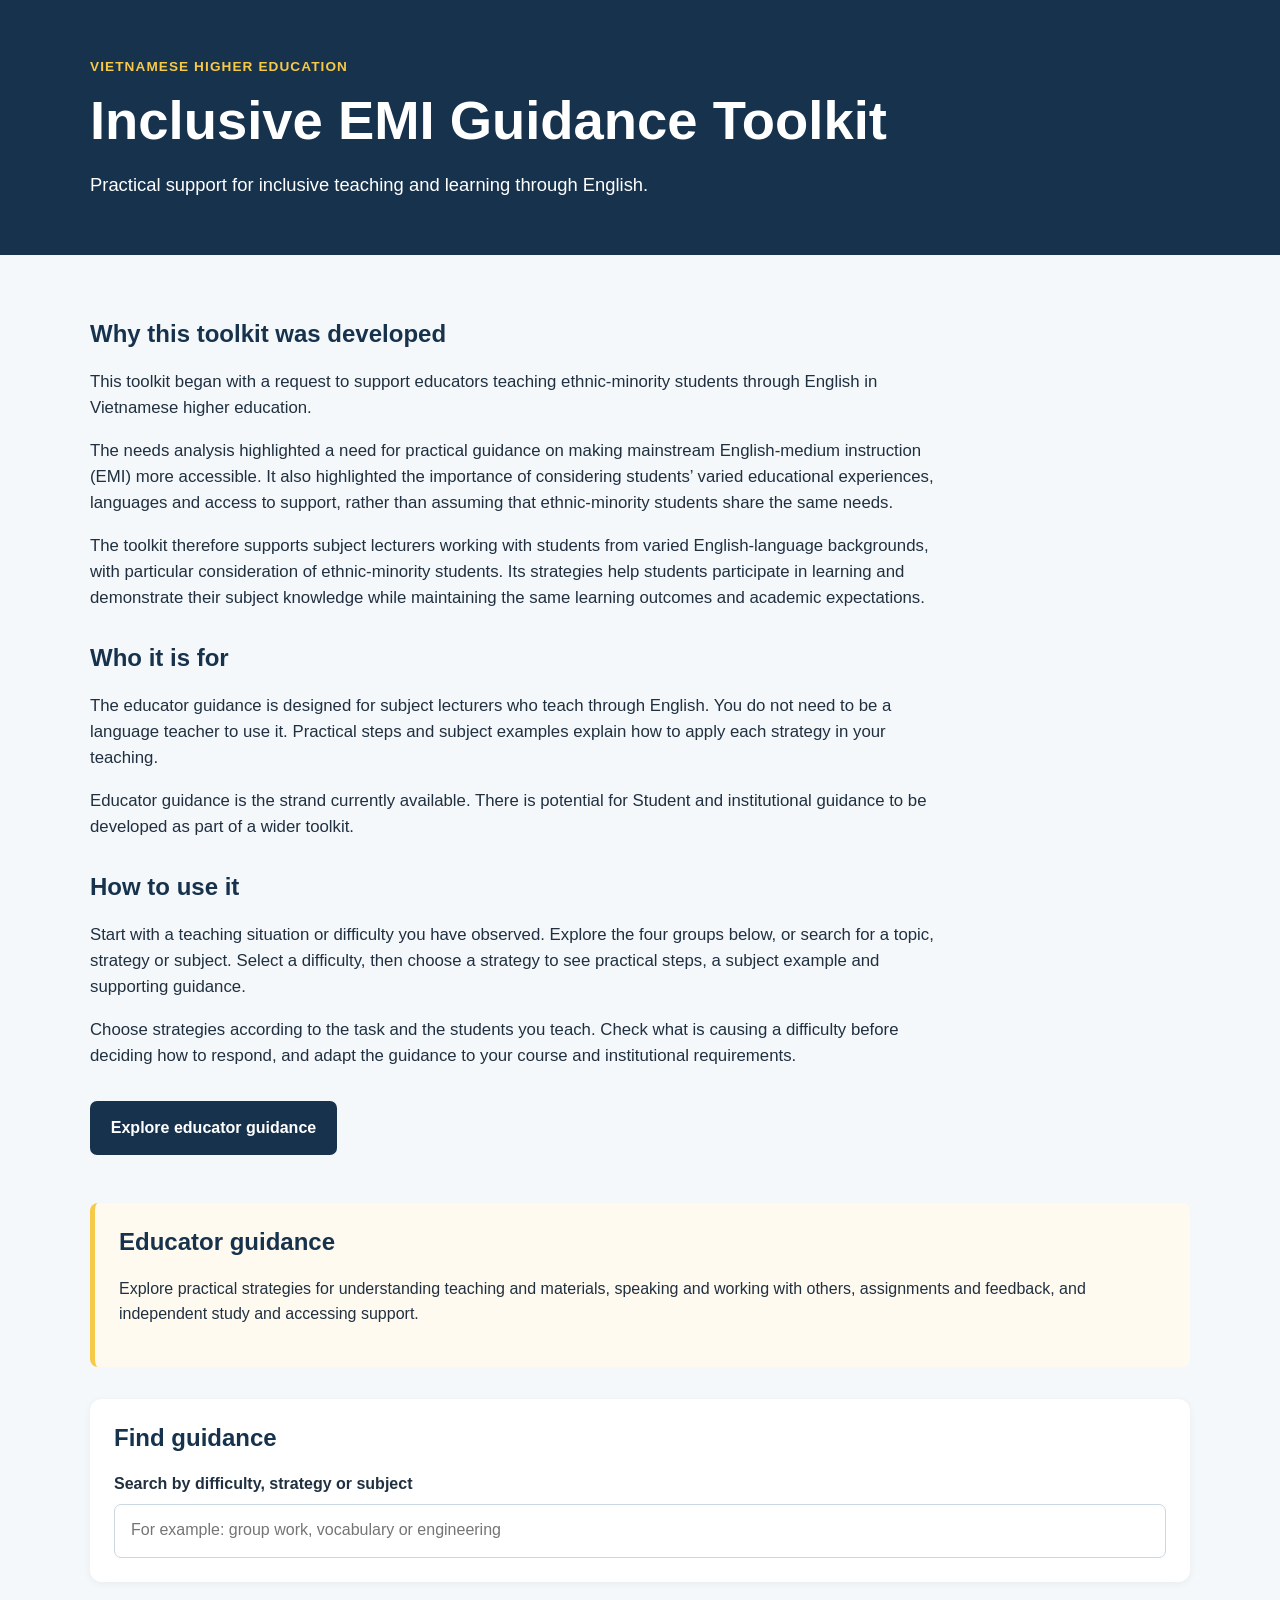
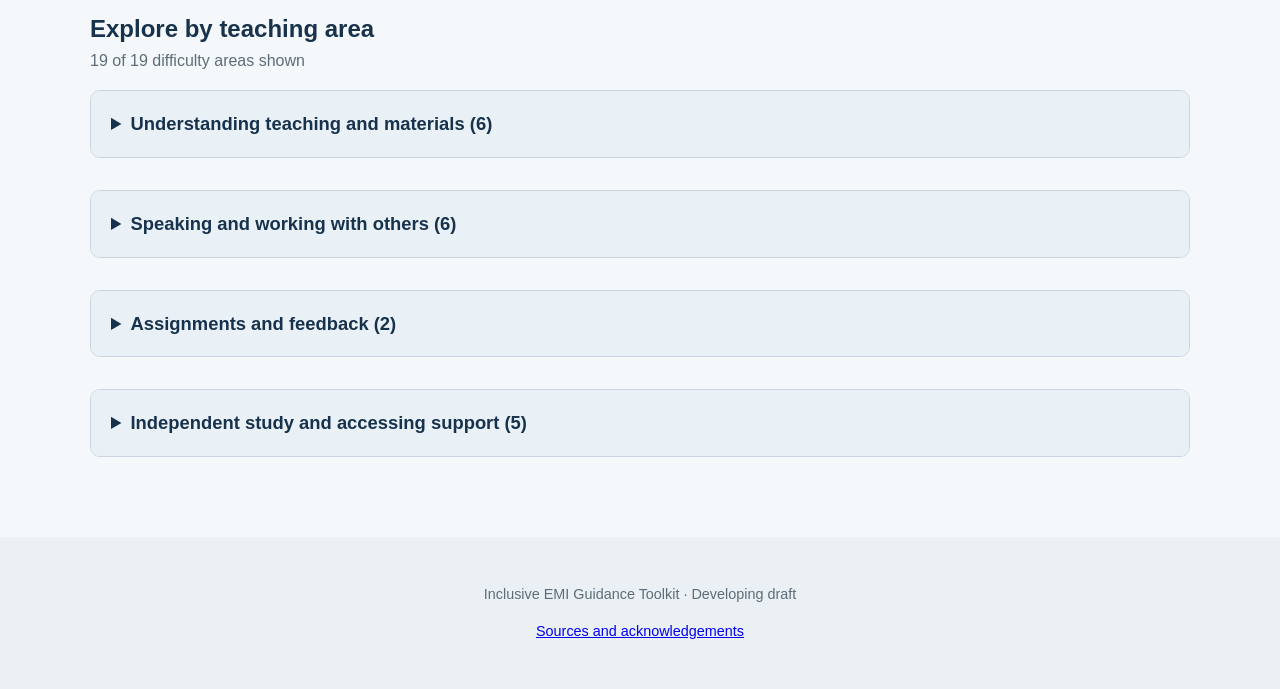
==== index.html @ fc750ee2 "Update index.html" ====
<!DOCTYPE html>
<html lang="en">
<head>
  <meta charset="UTF-8">
  <meta name="viewport" content="width=device-width, initial-scale=1.0">

  <title>Inclusive EMI Guidance Toolkit</title>

  <meta
    name="description"
    content="Practical guidance for inclusive English-medium instruction in Vietnamese higher education, with particular consideration of ethnic-minority students."
  >

  <link rel="stylesheet" href="style.css">

  <style>
    .homepage-introduction {
      max-width: 850px;
      margin-bottom: 3rem;
    }

    .homepage-introduction h2 {
      margin-top: 2rem;
      color: var(--navy);
    }

    .homepage-introduction p {
      font-size: 1.05rem;
    }

    .explore-link {
      display: inline-block;
      margin-top: 1rem;
      padding: 0.9rem 1.3rem;
      border-radius: 7px;
      color: var(--white);
      background: var(--navy);
      font-weight: bold;
      text-decoration: none;
    }

    .explore-link:hover {
      background: var(--dark-blue);
    }

    #educator-guidance {
      scroll-margin-top: 1.5rem;
    }

    @media print {
      .explore-link {
        display: none;
      }
    }
  </style>
</head>

<body>
  <header class="site-header">
    <div class="container">
      <p class="eyebrow">Vietnamese higher education</p>

      <h1>Inclusive EMI Guidance Toolkit</h1>

      <p class="intro-text">
        Practical support for inclusive teaching and learning
        through English.
      </p>
    </div>
  </header>

  <main class="container">
    <section
      class="homepage-introduction"
      aria-labelledby="about-heading"
    >
      <h2 id="about-heading">Why this toolkit was developed</h2>

      <p>
        This toolkit began with a request to support educators teaching
        ethnic-minority students through English in Vietnamese higher
        education.
      </p>

      <p>
        The needs analysis highlighted a need for practical guidance on
        making mainstream English-medium instruction (EMI) more accessible.
        It also highlighted the importance of considering students’
        varied educational experiences, languages and access to support,
        rather than assuming that ethnic-minority students share the
        same needs.
      </p>

      <p>
        The toolkit therefore supports subject lecturers working with
        students from varied English-language backgrounds, with particular
        consideration of ethnic-minority students. Its strategies help
        students participate in learning and demonstrate their subject
        knowledge while maintaining the same learning outcomes and
        academic expectations.
      </p>

      <h2>Who it is for</h2>

      <p>
        The educator guidance is designed for subject lecturers who teach
        through English. You do not need to be a language teacher to use
        it. Practical steps and subject examples explain how to apply
        each strategy in your teaching.
      </p>

      <p>
        Educator guidance is the strand currently available. There is potential for Student
        and institutional guidance to be developed as part of a wider
        toolkit.
      </p>

      <h2>How to use it</h2>

      <p>
        Start with a teaching situation or difficulty you have observed.
        Explore the four groups below, or search for a topic, strategy
        or subject. Select a difficulty, then choose a strategy to see
        practical steps, a subject example and supporting guidance.
      </p>

      <p>
        Choose strategies according to the task and the students you
        teach. Check what is causing a difficulty before deciding how
        to respond, and adapt the guidance to your course and
        institutional requirements.
      </p>

      <a class="explore-link" href="#educator-guidance">
        Explore educator guidance
      </a>
    </section>

    <section
      id="educator-guidance"
      aria-labelledby="guidance-heading"
    >
      <div class="welcome-panel">
        <h2 id="guidance-heading">Educator guidance</h2>

        <p>
          Explore practical strategies for understanding teaching and
          materials, speaking and working with others, assignments and
          feedback, and independent study and accessing support.
        </p>

            </div>

      <section
        aria-labelledby="search-heading"
        class="search-section"
      >
        <h2 id="search-heading">Find guidance</h2>

        <label for="search-input">
          Search by difficulty, strategy or subject
        </label>

        <input
          id="search-input"
          type="search"
          placeholder="For example: group work, vocabulary or engineering"
        >
      </section>

      <section aria-labelledby="areas-heading">
        <div class="section-heading">
          <h2 id="areas-heading">Explore by teaching area</h2>

          <p id="results-count" aria-live="polite"></p>
        </div>

        <div id="difficulty-list" class="difficulty-list"></div>

        <p id="no-results" class="no-results" hidden>
          No matching difficulty areas or strategies were found.
          Try another search term.
        </p>
      </section>

      <section
        id="detail-panel"
        class="detail-panel"
        aria-label="Selected teaching strategy"
        aria-live="polite"
        hidden
      >
        <button
          id="close-details"
          class="close-button"
          type="button"
        >
          Close details
        </button>

        <div id="detail-content"></div>
      </section>
    </section>
  </main>

  <footer class="site-footer">
    <div class="container">
      <p>
        Inclusive EMI Guidance Toolkit · Developing draft
   <p>
  <a href="sources.html">Sources and acknowledgements</a>
</p>
    </div>
  </footer>

  <script src="content.js"></script>
  <script src="app.js"></script>
</body>
</html>
---- style.css ----
:root {
  --navy: #17324d;
  --blue: #2878b5;
  --dark-blue: #1d527d;
  --light-blue: #eaf5fb;
  --yellow: #f7c948;
  --cream: #fffaf0;
  --white: #ffffff;
  --text: #203040;
  --muted: #5d6d78;
  --border: #cbd8e2;
  --background: #f5f8fa;
  --green: #e9f6ed;
}

* {
  box-sizing: border-box;
}

html {
  scroll-behavior: smooth;
}

body {
  margin: 0;
  color: var(--text);
  background: var(--background);
  font-family: Arial, Helvetica, sans-serif;
  line-height: 1.55;
}

.site-header {
  padding: 3.5rem 1.5rem;
  color: var(--white);
  background: var(--navy);
}

.container {
  width: min(1100px, 92%);
  margin: 0 auto;
}

.eyebrow {
  margin: 0 0 0.6rem;
  color: var(--yellow);
  font-size: 0.85rem;
  font-weight: bold;
  letter-spacing: 0.08em;
  text-transform: uppercase;
}

h1,
h2,
h3,
h4 {
  line-height: 1.25;
}

h1 {
  max-width: 850px;
  margin: 0 0 1rem;
  font-size: clamp(2rem, 5vw, 3.4rem);
}

.site-header .intro-text {
  max-width: 760px;
  margin: 0;
  font-size: 1.15rem;
}

main {
  padding: 2rem 0 4rem;
}

.welcome-panel {
  padding: 1.5rem;
  margin-bottom: 2rem;
  border-left: 5px solid var(--yellow);
  border-radius: 8px;
  background: var(--cream);
}

.welcome-panel h2 {
  margin-top: 0;
  color: var(--navy);
}

.draft-notice {
  margin-bottom: 0;
  color: #765900;
  font-size: 0.95rem;
  font-style: italic;
}

.search-section {
  padding: 1.5rem;
  margin-bottom: 2rem;
  border-radius: 12px;
  background: var(--white);
  box-shadow: 0 2px 8px #0000000d;
}

.search-section h2 {
  margin-top: 0;
  color: var(--navy);
}

.search-section label {
  display: block;
  margin-bottom: 0.4rem;
  font-weight: bold;
}

#search-input {
  width: 100%;
  padding: 0.85rem 1rem;
  border: 1px solid var(--border);
  border-radius: 7px;
  color: var(--text);
  background: var(--white);
  font: inherit;
}

#search-input:focus {
  outline: 3px solid var(--yellow);
  outline-offset: 2px;
}

.section-heading {
  margin-bottom: 1rem;
}

.section-heading h2 {
  margin-bottom: 0.35rem;
  color: var(--navy);
}

#results-count {
  margin-top: 0;
  color: var(--muted);
}

.difficulty-list {
  display: grid;
  gap: 1rem;
}

.difficulty-card {
  overflow: hidden;
  border: 1px solid var(--border);
  border-radius: 12px;
  background: var(--white);
  box-shadow: 0 2px 8px #0000000d;
}

.difficulty-button {
  display: flex;
  width: 100%;
  align-items: center;
  justify-content: space-between;
  gap: 1rem;
  padding: 1.25rem;
  border: 0;
  color: var(--text);
  background: var(--white);
  cursor: pointer;
  font: inherit;
  text-align: left;
}

.difficulty-button:hover,
.difficulty-button:focus {
  background: var(--light-blue);
}

.difficulty-button strong {
  display: block;
  font-size: 1.15rem;
}

.area-code,
.strategy-code {
  display: block;
  margin-bottom: 0.25rem;
  color: var(--blue);
  font-size: 0.85rem;
  font-weight: bold;
}

.arrow {
  color: var(--blue);
  font-size: 1.8rem;
}

.difficulty-content {
  padding: 0 1.25rem 1.5rem;
  border-top: 1px solid var(--border);
}

.status {
  display: inline-block;
  padding: 0.3rem 0.6rem;
  border-radius: 5px;
  color: #765900;
  background: #fff8d9;
  font-size: 0.85rem;
}

.strategy-list {
  display: grid;
  gap: 0.7rem;
  margin-top: 1.2rem;
}

.strategy-button {
  display: grid;
  grid-template-columns: 80px 1fr 20px;
  width: 100%;
  align-items: center;
  gap: 0.8rem;
  padding: 1rem;
  border: 1px solid var(--border);
  border-left: 5px solid var(--yellow);
  border-radius: 8px;
  color: var(--text);
  background: #fbfdfe;
  cursor: pointer;
  font: inherit;
  text-align: left;
}

.strategy-button:hover,
.strategy-button:focus {
  border-color: var(--blue);
  background: var(--light-blue);
}

.strategy-button strong {
  display: block;
  margin-bottom: 0.2rem;
}

.strategy-button small {
  display: block;
  color: var(--muted);
  line-height: 1.4;
}

.strategy-button > span:last-child {
  color: var(--blue);
  font-size: 1.5rem;
}

.detail-panel {
  padding: 2rem;
  margin-top: 2rem;
  border-radius: 12px;
  background: var(--white);
  box-shadow: 0 4px 16px #0002;
}

.detail-panel h2 {
  margin-top: 0;
  color: var(--navy);
}

.detail-panel h3 {
  margin-top: 1.6rem;
  color: var(--blue);
}

.detail-area {
  color: var(--muted);
}

.close-button {
  float: right;
  padding: 0.55rem 0.8rem;
  border: 1px solid var(--border);
  border-radius: 6px;
  color: var(--text);
  background: var(--white);
  cursor: pointer;
  font: inherit;
}

.close-button:hover,
.close-button:focus {
  color: var(--white);
  background: var(--navy);
}

.example-box {
  padding: 1rem 1.2rem;
  border-left: 5px solid var(--yellow);
  border-radius: 8px;
  background: var(--light-blue);
}

.example-box p:last-child {
  margin-bottom: 0;
}

.sources {
  padding: 1rem 1.2rem 1rem 2rem;
  border-radius: 8px;
  background: #f1f4f6;
}

.sources a {
  color: var(--blue);
  font-weight: bold;
}

.sources a:hover,
.sources a:focus {
  color: var(--dark-blue);
}

.no-results {
  padding: 1.5rem;
  border-radius: 8px;
  color: var(--muted);
  background: var(--white);
  text-align: center;
}

.site-footer {
  padding: 2rem 0;
  color: var(--muted);
  background: #eaf0f4;
  text-align: center;
  font-size: 0.9rem;
}

/* Keyboard focus styling */
button:focus-visible,
a:focus-visible {
  outline: 3px solid var(--yellow);
  outline-offset: 3px;
}

/* Mobile layout */
@media (max-width: 650px) {
  .site-header {
    padding: 2.5rem 1rem;
  }

  .container {
    width: min(94%, 1100px);
  }

  .strategy-button {
    grid-template-columns: 1fr 20px;
  }

  .strategy-code {
    grid-column: 1 / -1;
  }

  .detail-panel {
    padding: 1.25rem;
  }
}

/* Print layout */
@media print {
  .site-header {
    padding: 1rem;
    color: black;
    background: white;
  }

  .search-section,
  .close-button,
  .site-footer {
    display: none;
  }

  .difficulty-content[hidden] {
    display: block;
  }

  .difficulty-card,
  .detail-panel {
    break-inside: avoid;
    box-shadow: none;
  }
}
.toolkit-group {
  margin-bottom: 16px;
  overflow: hidden;
  border: 1px solid #cbd5e1;
  border-radius: 10px;
  background: #ffffff;
}

.toolkit-group-heading {
  padding: 20px;
  color: #17324d;
  background: #eaf1f6;
  font-size: 1.15rem;
  font-weight: 700;
  line-height: 1.4;
  cursor: pointer;
}

.toolkit-group-heading:hover {
  background: #dfeaf2;
}

.toolkit-group-heading:focus-visible {
  outline: 3px solid #2563eb;
  outline-offset: -3px;
}

.toolkit-group-content {
  padding: 16px;
}

.toolkit-group-content .difficulty-card {
  margin-bottom: 12px;
}

.toolkit-group-content .difficulty-card:last-child {
  margin-bottom: 0;
}
.example-box p {
  white-space: pre-line;
}
.back-link {
  margin-top: 1.5rem;
}

.back-link a {
  display: inline-block;
  padding: 0.6rem 0.9rem;
  border: 1px solid var(--border);
  border-radius: 6px;
  color: var(--navy);
  background: var(--light-blue);
  font-weight: bold;
  text-decoration: none;
}

.back-link a:hover {
  background: #dceef8;
}

#areas-heading {
  scroll-margin-top: 1.5rem;
}

@media print {
  .back-link {
    display: none;
  }
}
.sources {
  list-style: none;
  padding: 0;
  background: transparent;
}

.sources li {
  margin-bottom: 1rem;
  padding-left: 1rem;
  border-left: 3px solid var(--border);
}

.sources a {
  font-weight: normal;
  text-decoration: underline;
  text-underline-offset: 3px;
}

.source-locator {
  display: block;
  margin-top: 0.3rem;
  color: var(--muted);
  font-size: 0.9rem;
}
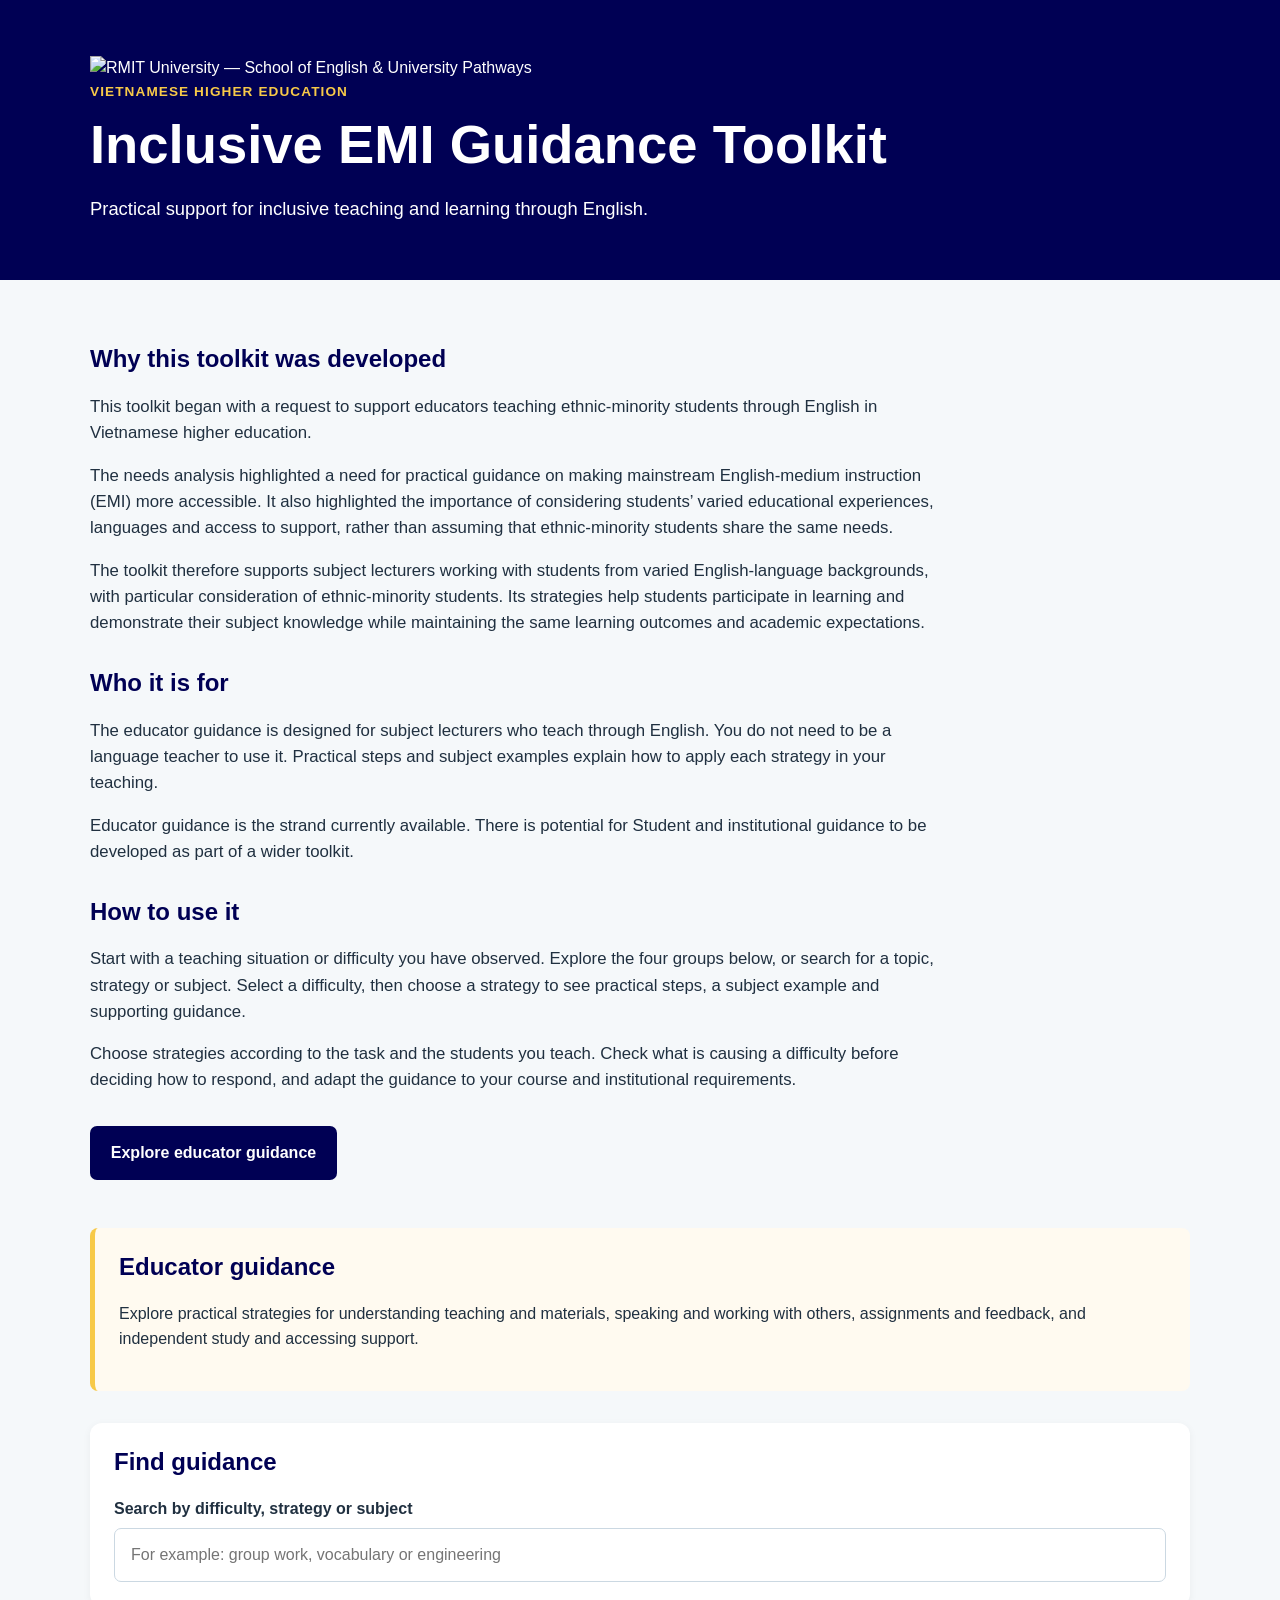
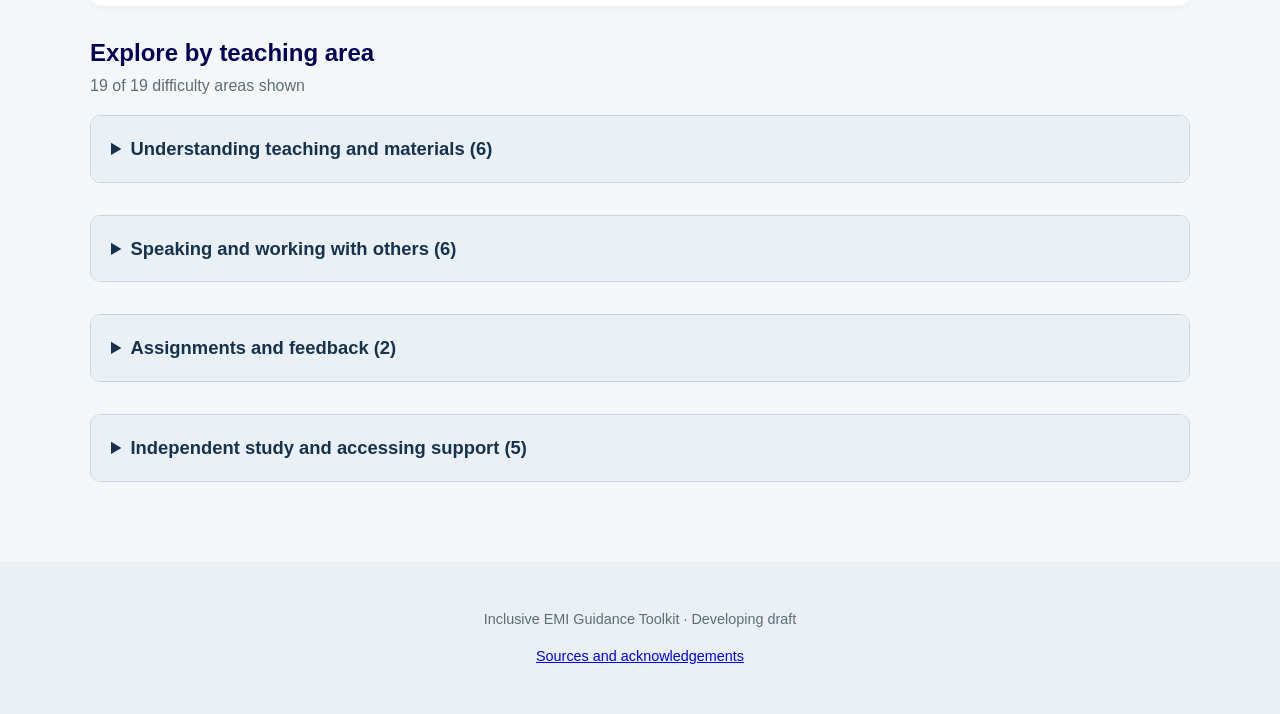
==== commit 88292e76: "Add logo image to header in index.html" ====
--- a/index.html
+++ b/index.html
@@ -58,6 +58,12 @@
 <body>
   <header class="site-header">
     <div class="container">
+       <div class="header-logo">
+      <img
+        src="images/seup-logo.png"
+        alt="RMIT University — School of English & University Pathways"
+      >
+    </div>
       <p class="eyebrow">Vietnamese higher education</p>
 
       <h1>Inclusive EMI Guidance Toolkit</h1>
--- a/style.css
+++ b/style.css
@@ -1,5 +1,5 @@
 :root {
-  --navy: #17324d;
+  --navy: #000054;
   --blue: #2878b5;
   --dark-blue: #1d527d;
   --light-blue: #eaf5fb;
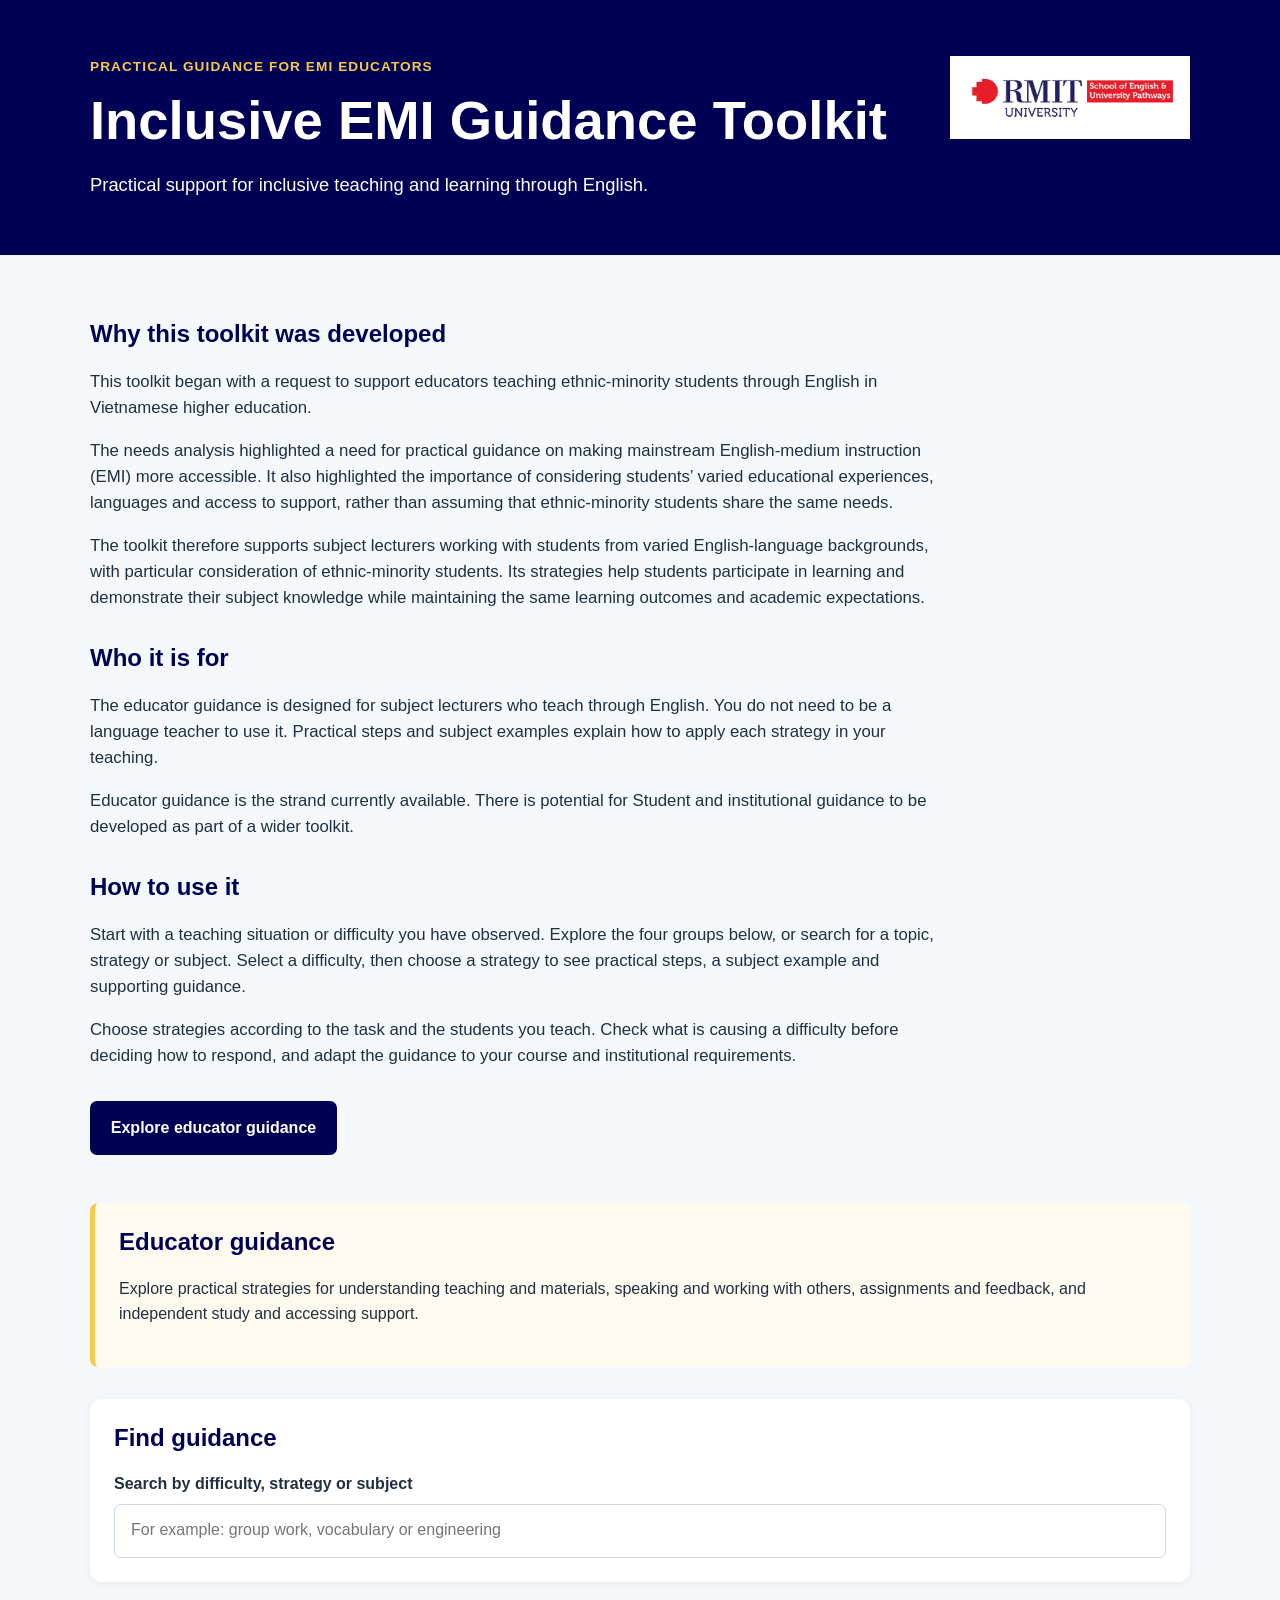
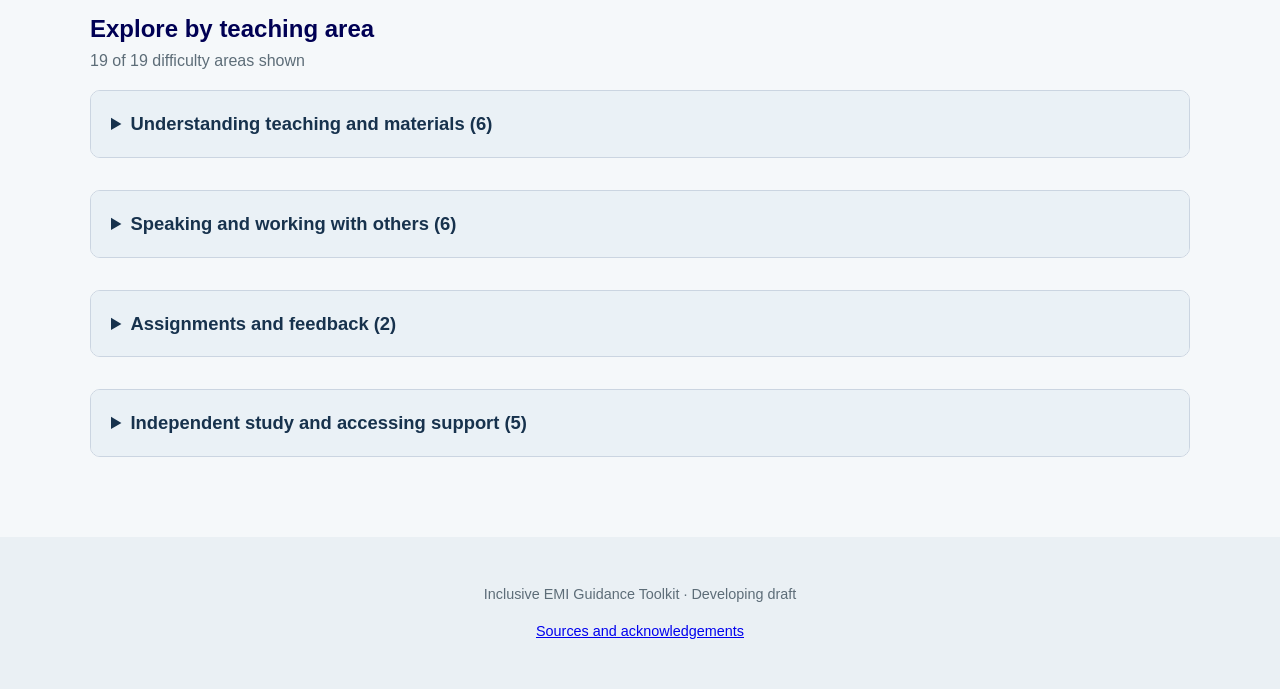
==== commit ad5cac37: "Update index.html" ====
--- a/index.html
+++ b/index.html
@@ -64,7 +64,7 @@
         alt="RMIT University — School of English & University Pathways"
       >
     </div>
-      <p class="eyebrow">Vietnamese higher education</p>
+      <p class="eyebrow">Practical guidance for EMI educators</p>
 
       <h1>Inclusive EMI Guidance Toolkit</h1>
 
--- a/style.css
+++ b/style.css
@@ -480,3 +480,30 @@
   color: var(--muted);
   font-size: 0.9rem;
 }
+/* Logo at the top right of the banner */
+.site-header > .container {
+  display: flow-root;
+}
+
+.header-logo {
+  float: right;
+  width: 240px;
+  margin: 0 0 1.5rem 2rem;
+  padding: 12px;
+  background: white;
+}
+
+.header-logo img {
+  display: block;
+  width: 100%;
+  height: auto;
+}
+
+/* Keep the logo above the title on smaller screens */
+@media (max-width: 650px) {
+  .header-logo {
+    float: none;
+    width: 200px;
+    margin: 0 0 1.5rem auto;
+  }
+}
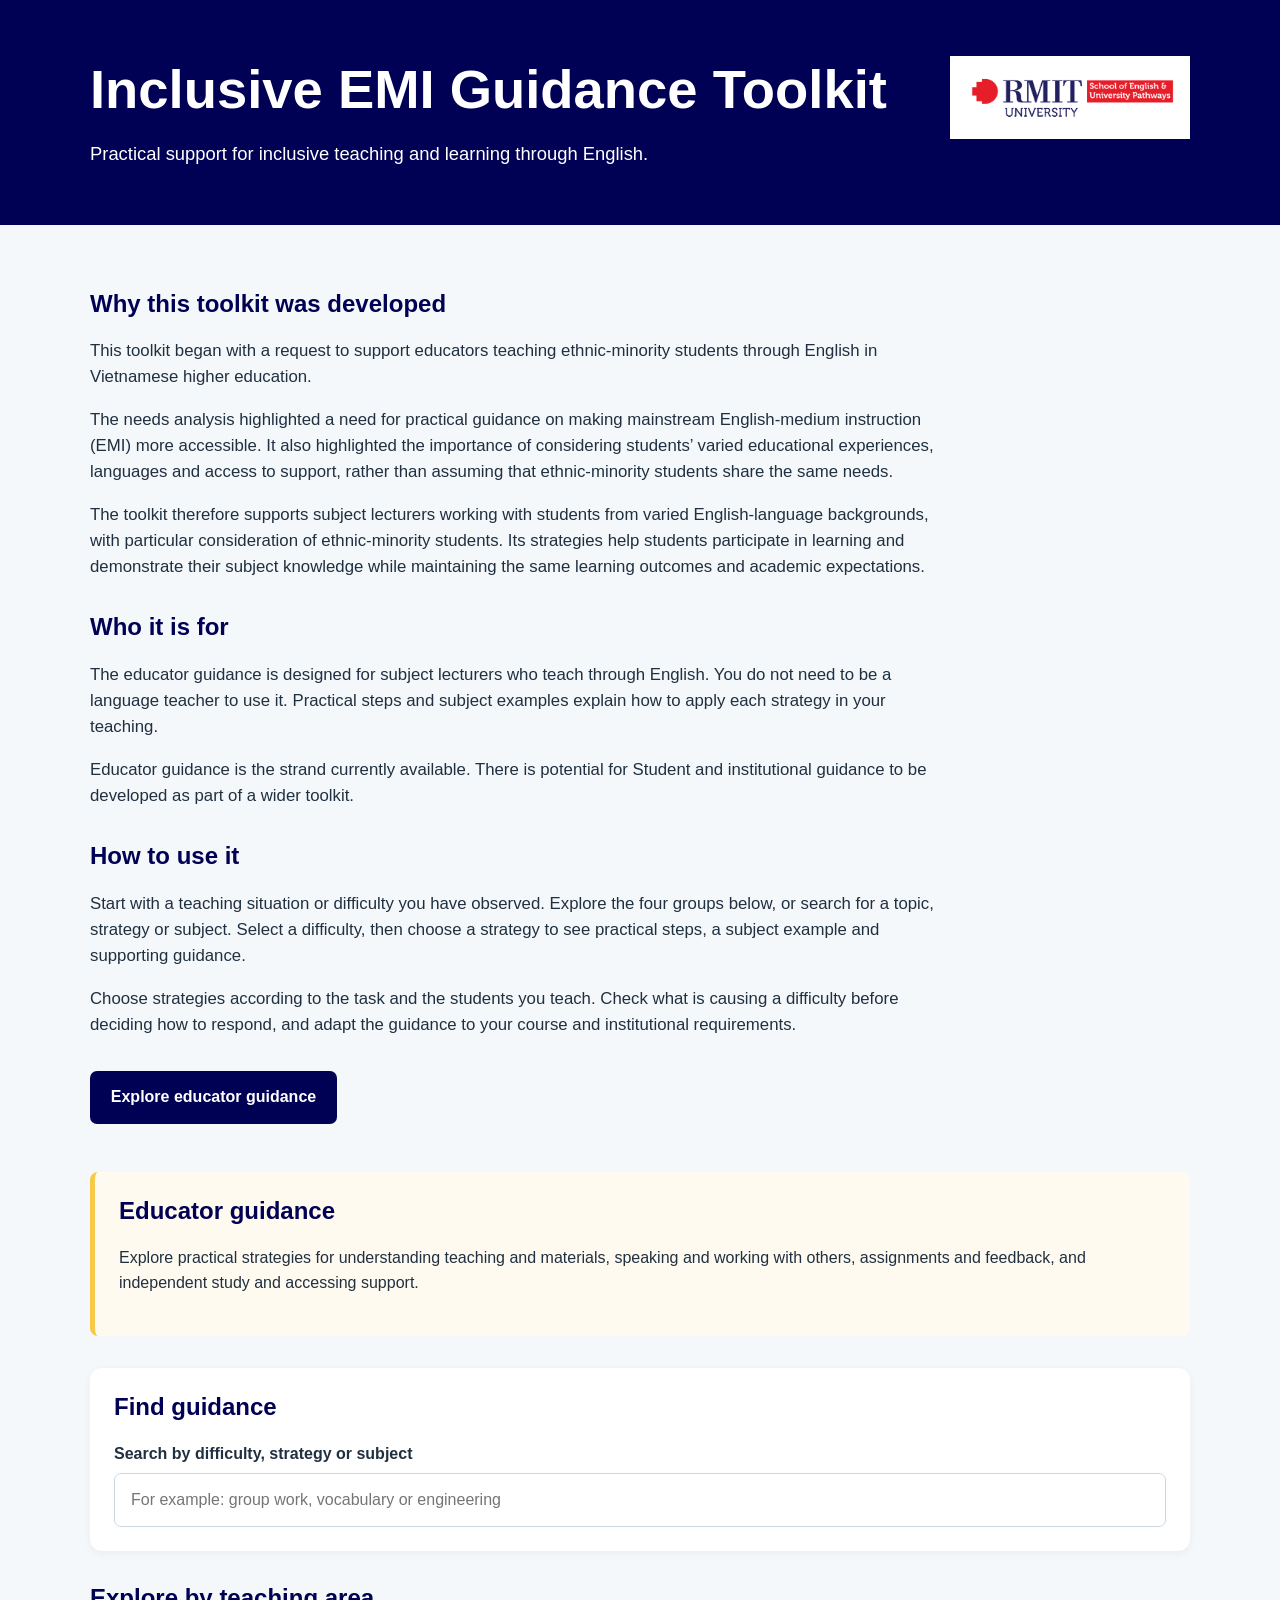
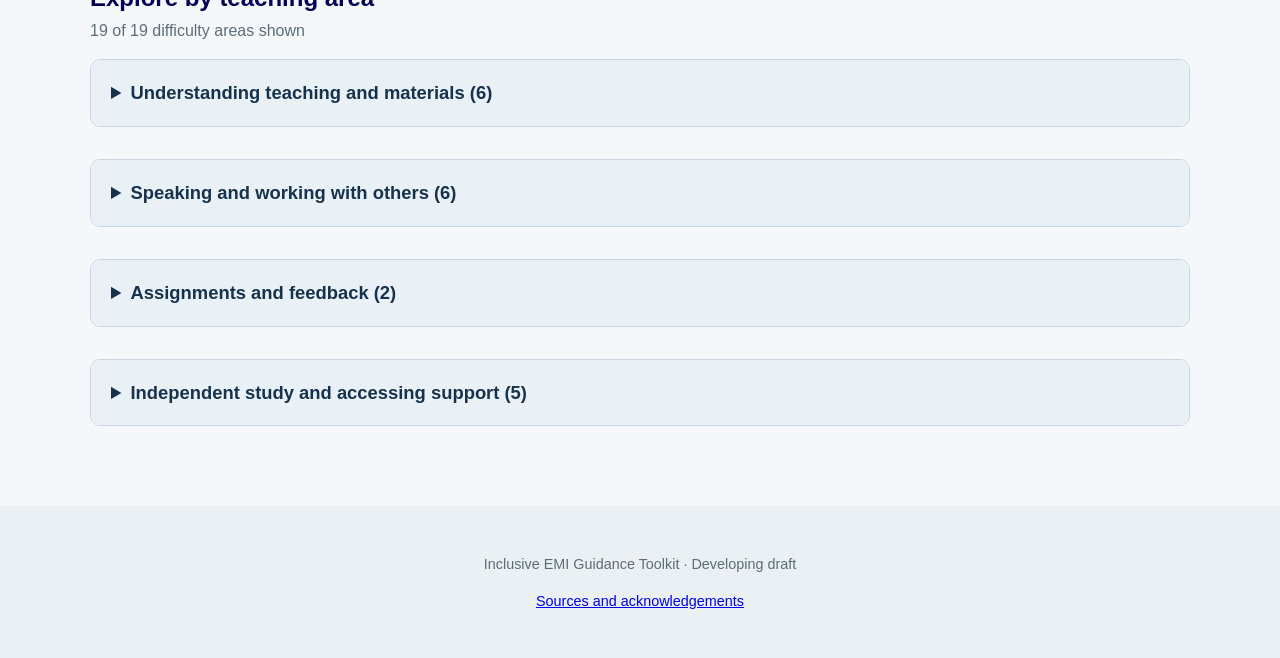
==== commit 010520e7: "Remove eyebrow paragraph from index.html Removed eyebrow paragraph from the index.html file." ====
--- a/index.html
+++ b/index.html
@@ -64,8 +64,7 @@
         alt="RMIT University — School of English & University Pathways"
       >
     </div>
-      <p class="eyebrow">Practical guidance for EMI educators</p>
-
+  
       <h1>Inclusive EMI Guidance Toolkit</h1>
 
       <p class="intro-text">
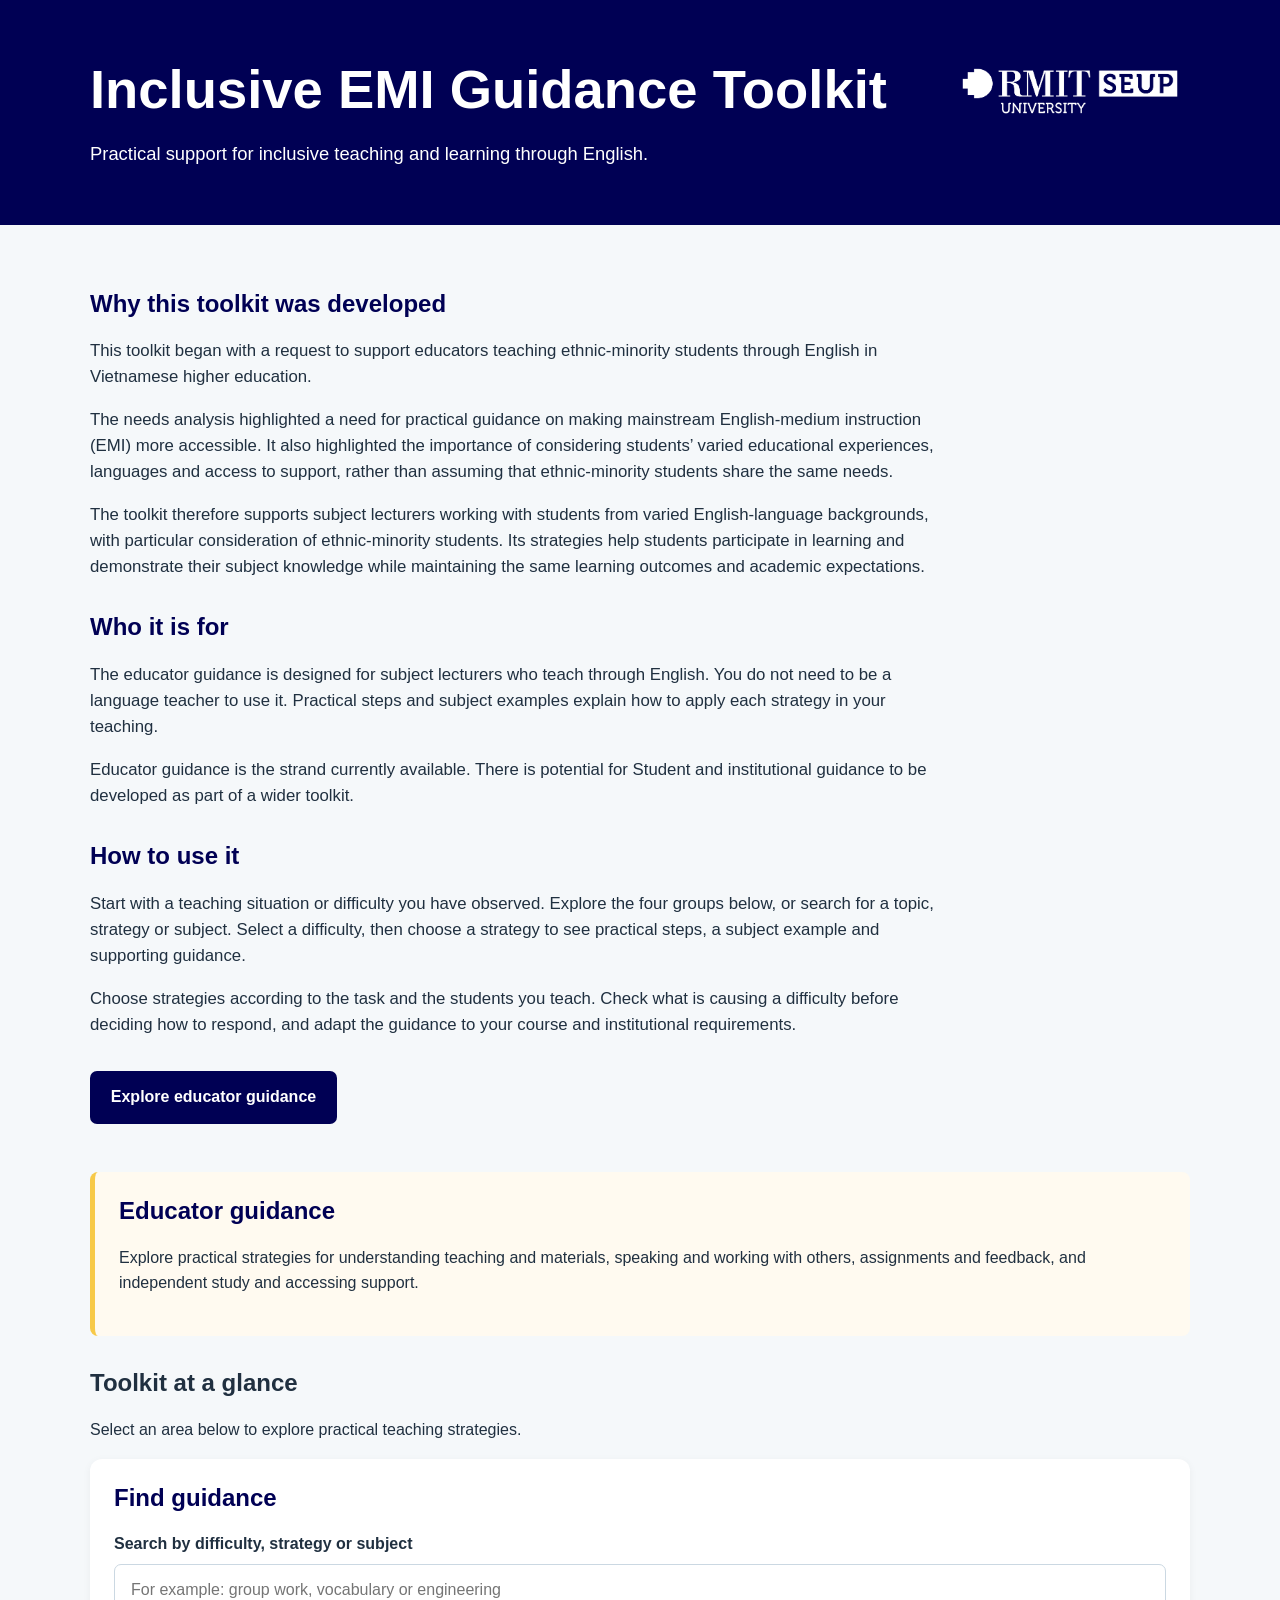
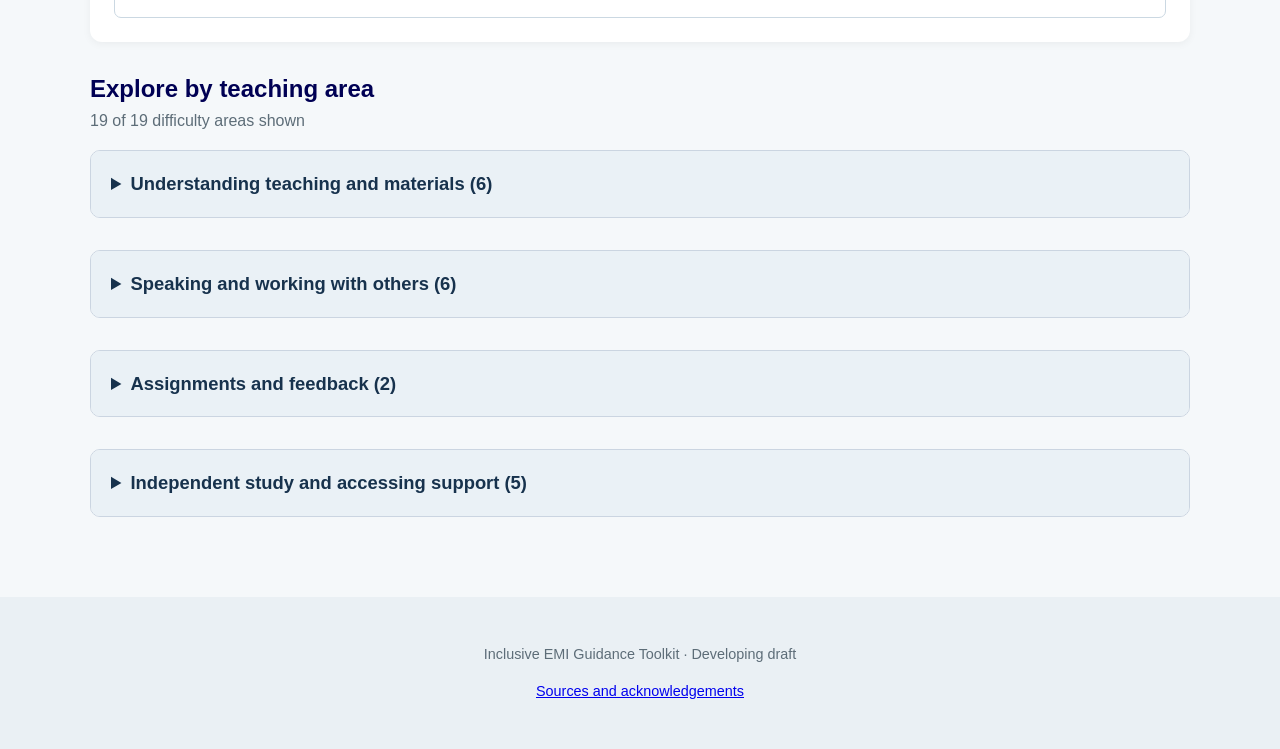
==== commit 3482e2be: "Update index.html" ====
--- a/index.html
+++ b/index.html
@@ -155,7 +155,11 @@
         </p>
 
             </div>
-
+<section class="toolkit-overview" aria-labelledby="overview-heading">
+  <h2 id="overview-heading">Toolkit at a glance</h2>
+  <p>Select an area below to explore practical teaching strategies.</p>
+  <div id="overview-map" class="overview-map"></div>
+</section>
       <section
         aria-labelledby="search-heading"
         class="search-section"
--- a/style.css
+++ b/style.css
@@ -488,18 +488,20 @@
 .header-logo {
   float: right;
   width: 240px;
+  max-width: 100%;
   margin: 0 0 1.5rem 2rem;
-  padding: 12px;
-  background: white;
+  padding: 0;
+  background: transparent;
 }
 
 .header-logo img {
   display: block;
   width: 100%;
+  max-width: 240px;
   height: auto;
 }
 
-/* Keep the logo above the title on smaller screens */
+/* Logo above the title on smaller screens */
 @media (max-width: 650px) {
   .header-logo {
     float: none;
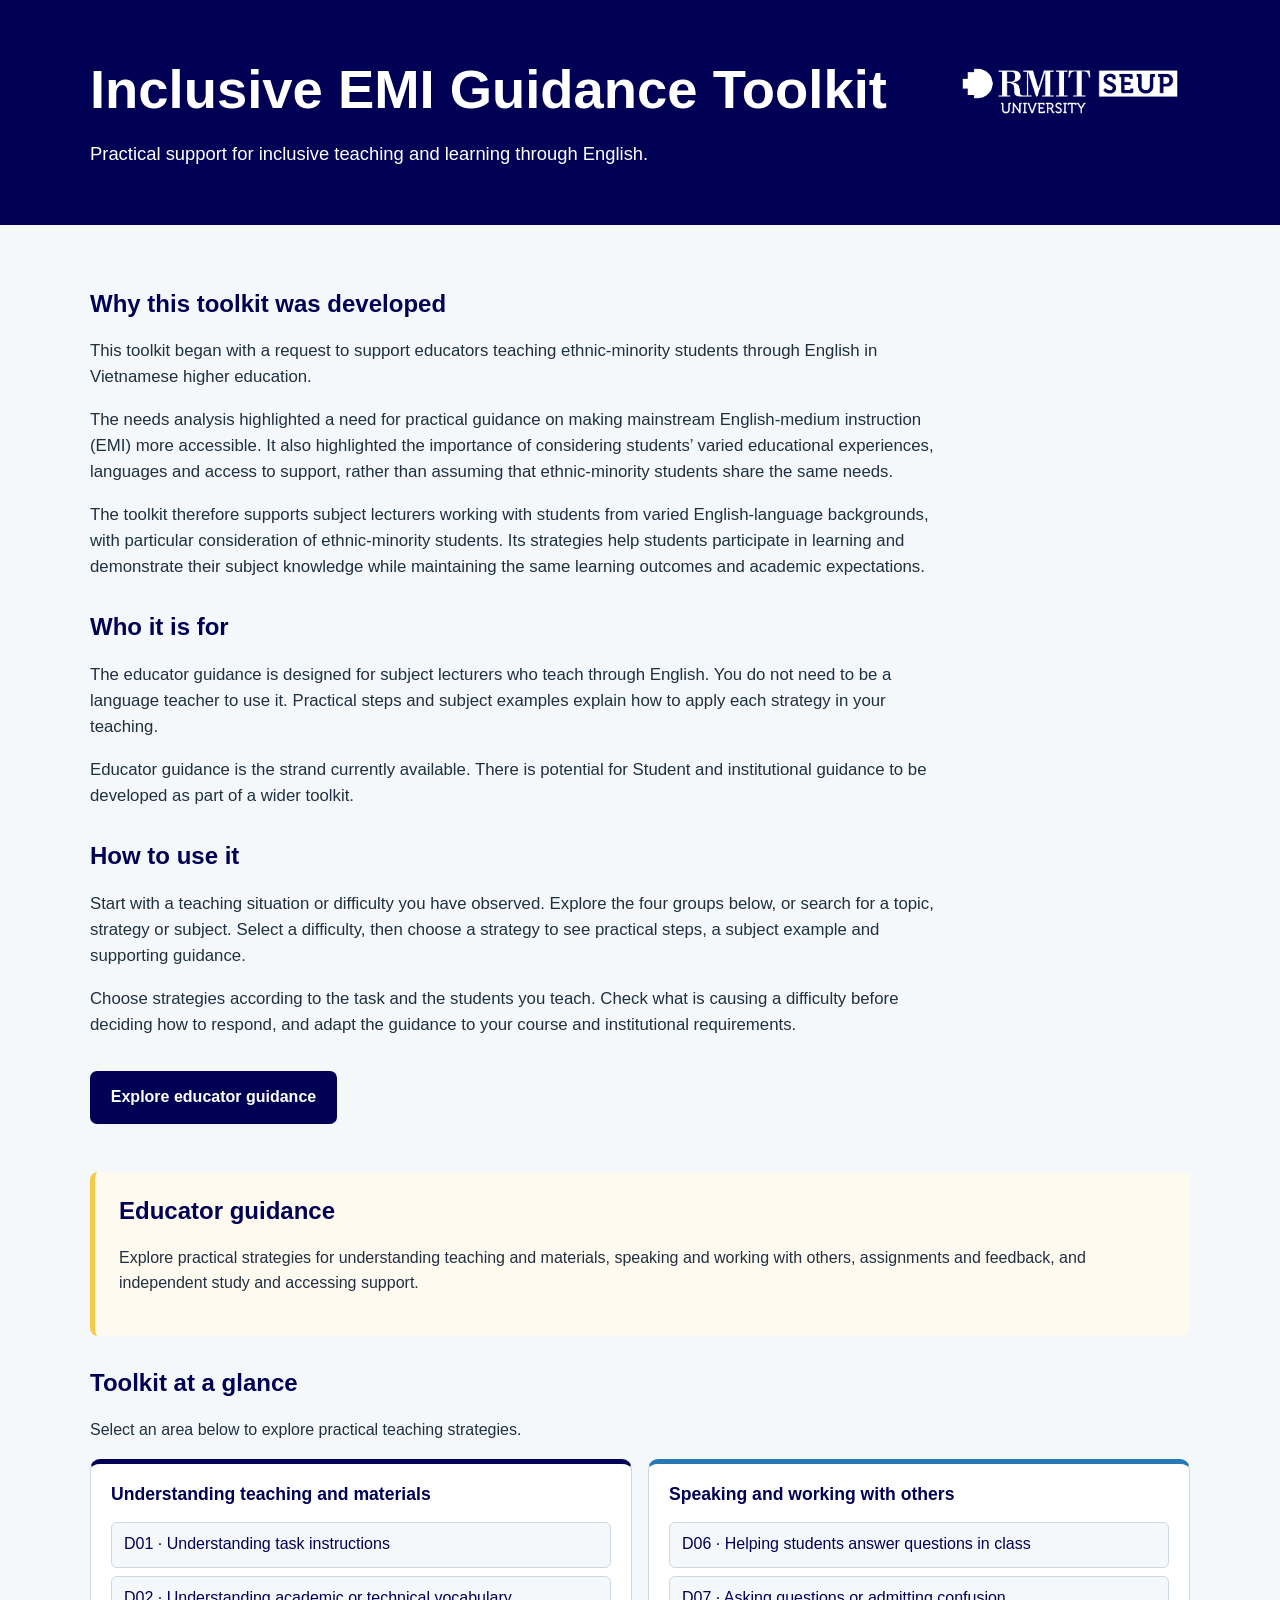
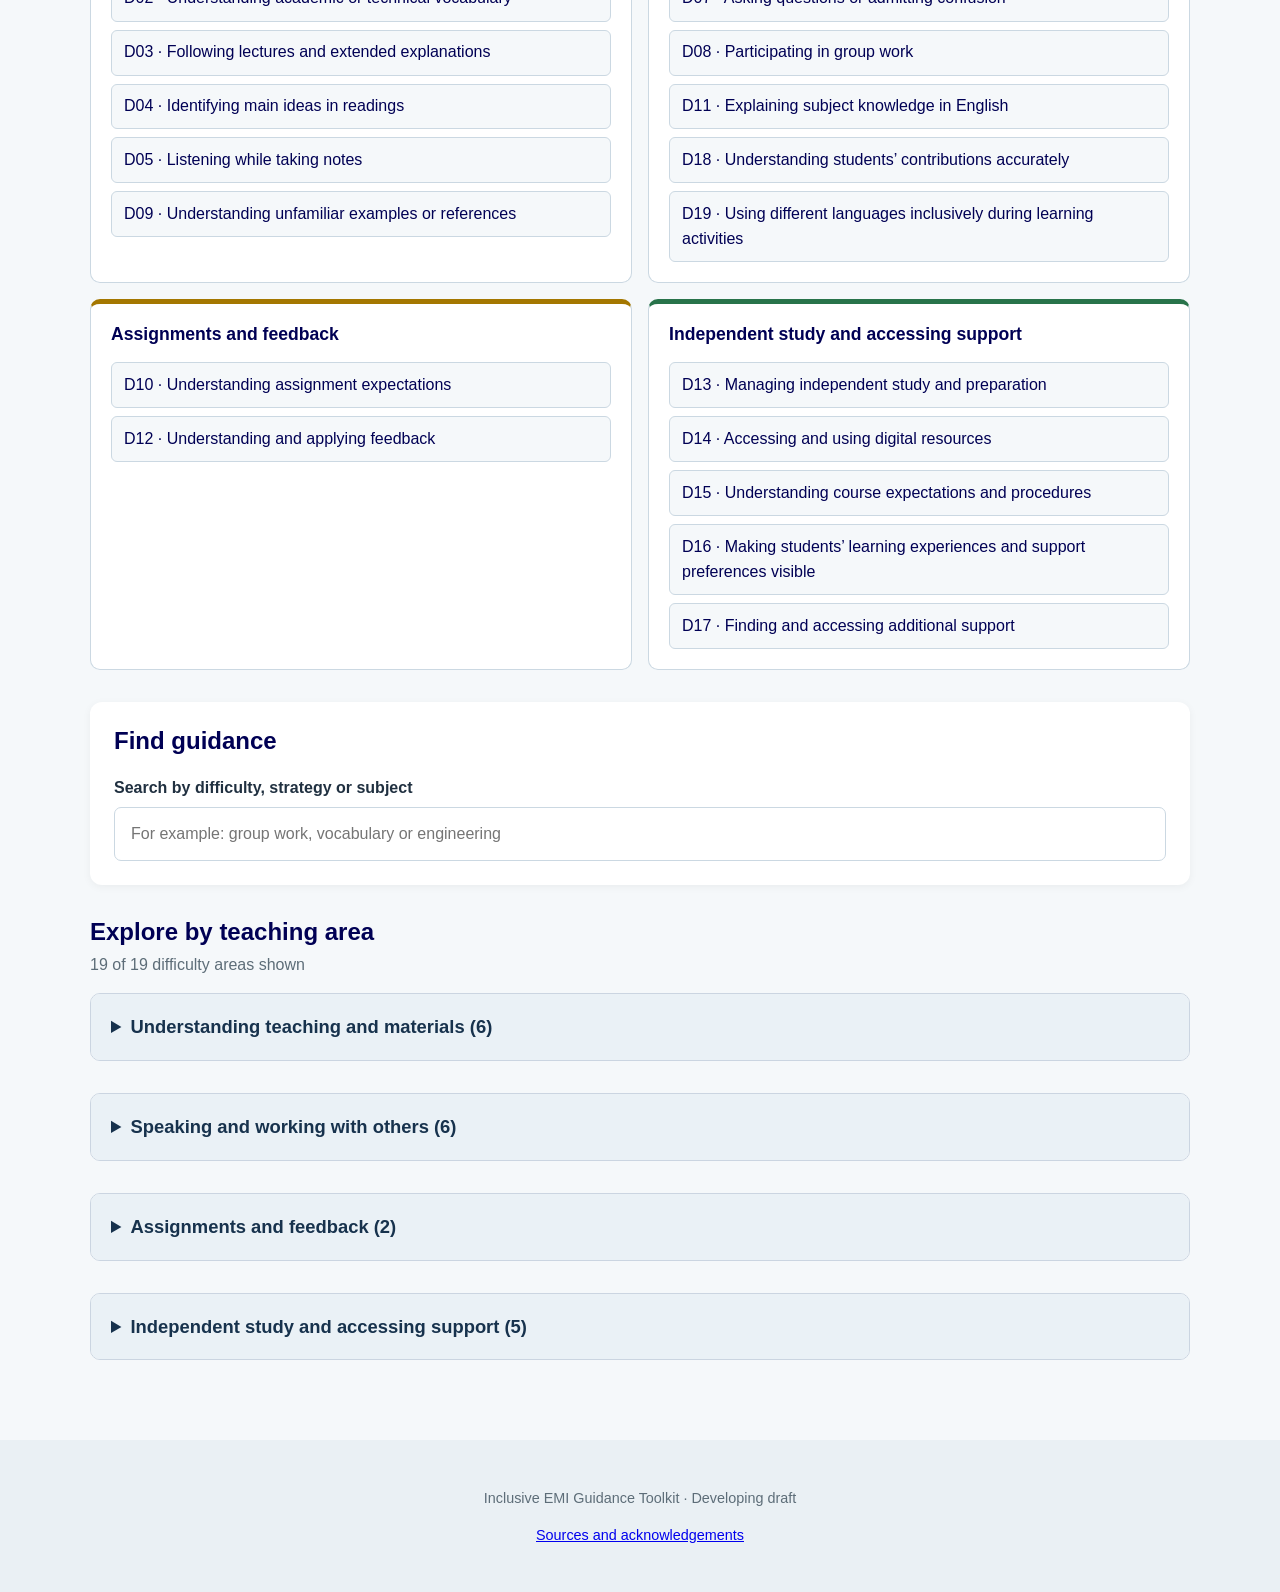
==== commit 54fbcec2: "Add reflection.js script to index.html" ====
--- a/index.html
+++ b/index.html
@@ -224,5 +224,6 @@
 
   <script src="content.js"></script>
   <script src="app.js"></script>
+  <script src="reflection.js"></script>
 </body>
 </html>
--- a/style.css
+++ b/style.css
@@ -509,3 +509,71 @@
     margin: 0 0 1.5rem auto;
   }
 }
+.toolkit-overview {
+  margin-bottom: 2rem;
+}
+
+.toolkit-overview h2 {
+  color: var(--navy);
+}
+
+.overview-map {
+  display: grid;
+  grid-template-columns: repeat(2, minmax(0, 1fr));
+  gap: 1rem;
+}
+
+.overview-panel {
+  padding: 1.25rem;
+  border: 1px solid var(--border);
+  border-top: 5px solid var(--navy);
+  border-radius: 10px;
+  background: white;
+}
+
+.overview-panel:nth-child(2) {
+  border-top-color: #2878b5;
+}
+
+.overview-panel:nth-child(3) {
+  border-top-color: #a47700;
+}
+
+.overview-panel:nth-child(4) {
+  border-top-color: #28734a;
+}
+
+.overview-panel h3 {
+  margin: 0 0 1rem;
+  color: var(--navy);
+  font-size: 1.1rem;
+}
+
+.overview-links {
+  display: grid;
+  gap: 0.5rem;
+}
+
+.overview-link {
+  display: block;
+  width: 100%;
+  padding: 0.6rem 0.75rem;
+  border: 1px solid var(--border);
+  border-radius: 6px;
+  color: var(--navy);
+  background: var(--background);
+  font: inherit;
+  text-align: left;
+  cursor: pointer;
+}
+
+.overview-link:hover {
+  background: var(--light-blue);
+  border-color: var(--navy);
+}
+
+@media (max-width: 650px) {
+  .overview-map {
+    grid-template-columns: 1fr;
+  }
+}
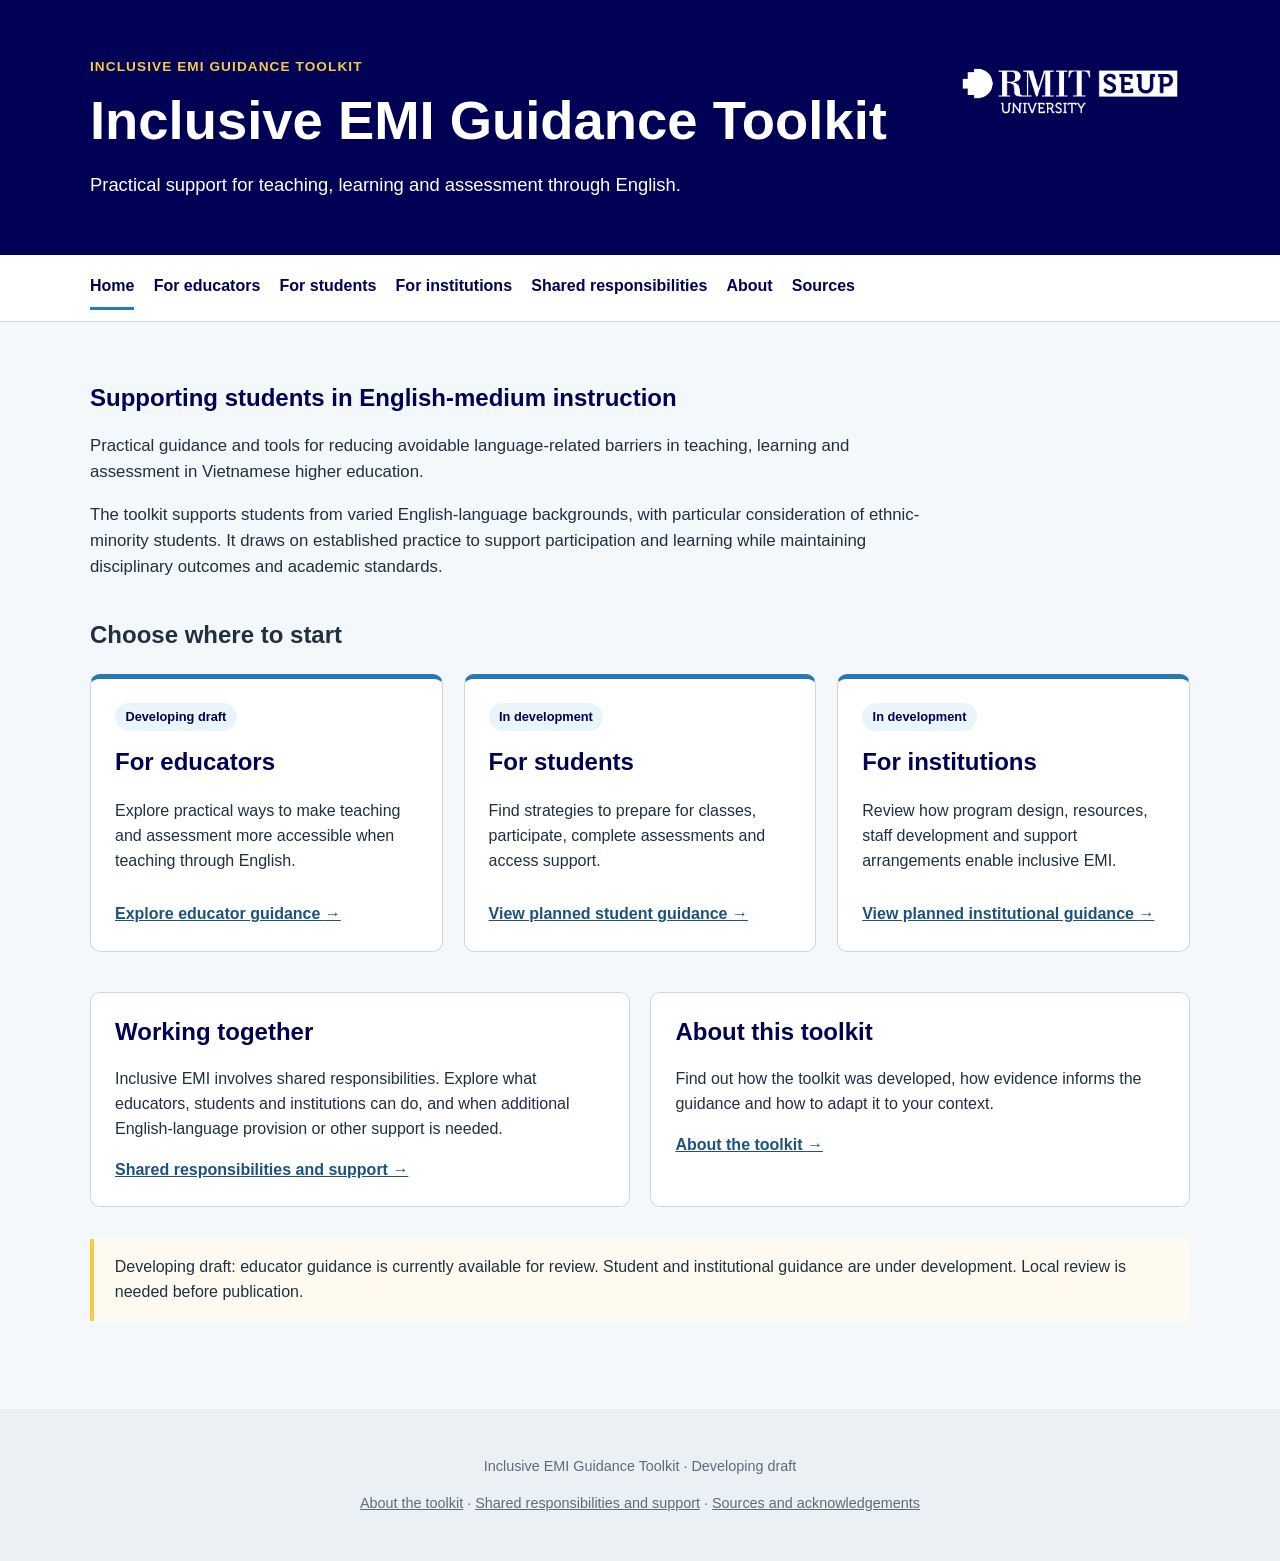
==== commit dfeb3c47: "Add files via upload Add homepage and audience sections." ====
--- a/index.html
+++ b/index.html
@@ -1,229 +1,3 @@
 <!DOCTYPE html>
-<html lang="en">
-<head>
-  <meta charset="UTF-8">
-  <meta name="viewport" content="width=device-width, initial-scale=1.0">
-
-  <title>Inclusive EMI Guidance Toolkit</title>
-
-  <meta
-    name="description"
-    content="Practical guidance for inclusive English-medium instruction in Vietnamese higher education, with particular consideration of ethnic-minority students."
-  >
-
-  <link rel="stylesheet" href="style.css">
-
-  <style>
-    .homepage-introduction {
-      max-width: 850px;
-      margin-bottom: 3rem;
-    }
-
-    .homepage-introduction h2 {
-      margin-top: 2rem;
-      color: var(--navy);
-    }
-
-    .homepage-introduction p {
-      font-size: 1.05rem;
-    }
-
-    .explore-link {
-      display: inline-block;
-      margin-top: 1rem;
-      padding: 0.9rem 1.3rem;
-      border-radius: 7px;
-      color: var(--white);
-      background: var(--navy);
-      font-weight: bold;
-      text-decoration: none;
-    }
-
-    .explore-link:hover {
-      background: var(--dark-blue);
-    }
-
-    #educator-guidance {
-      scroll-margin-top: 1.5rem;
-    }
-
-    @media print {
-      .explore-link {
-        display: none;
-      }
-    }
-  </style>
-</head>
-
-<body>
-  <header class="site-header">
-    <div class="container">
-       <div class="header-logo">
-      <img
-        src="images/seup-logo.png"
-        alt="RMIT University — School of English & University Pathways"
-      >
-    </div>
-  
-      <h1>Inclusive EMI Guidance Toolkit</h1>
-
-      <p class="intro-text">
-        Practical support for inclusive teaching and learning
-        through English.
-      </p>
-    </div>
-  </header>
-
-  <main class="container">
-    <section
-      class="homepage-introduction"
-      aria-labelledby="about-heading"
-    >
-      <h2 id="about-heading">Why this toolkit was developed</h2>
-
-      <p>
-        This toolkit began with a request to support educators teaching
-        ethnic-minority students through English in Vietnamese higher
-        education.
-      </p>
-
-      <p>
-        The needs analysis highlighted a need for practical guidance on
-        making mainstream English-medium instruction (EMI) more accessible.
-        It also highlighted the importance of considering students’
-        varied educational experiences, languages and access to support,
-        rather than assuming that ethnic-minority students share the
-        same needs.
-      </p>
-
-      <p>
-        The toolkit therefore supports subject lecturers working with
-        students from varied English-language backgrounds, with particular
-        consideration of ethnic-minority students. Its strategies help
-        students participate in learning and demonstrate their subject
-        knowledge while maintaining the same learning outcomes and
-        academic expectations.
-      </p>
-
-      <h2>Who it is for</h2>
-
-      <p>
-        The educator guidance is designed for subject lecturers who teach
-        through English. You do not need to be a language teacher to use
-        it. Practical steps and subject examples explain how to apply
-        each strategy in your teaching.
-      </p>
-
-      <p>
-        Educator guidance is the strand currently available. There is potential for Student
-        and institutional guidance to be developed as part of a wider
-        toolkit.
-      </p>
-
-      <h2>How to use it</h2>
-
-      <p>
-        Start with a teaching situation or difficulty you have observed.
-        Explore the four groups below, or search for a topic, strategy
-        or subject. Select a difficulty, then choose a strategy to see
-        practical steps, a subject example and supporting guidance.
-      </p>
-
-      <p>
-        Choose strategies according to the task and the students you
-        teach. Check what is causing a difficulty before deciding how
-        to respond, and adapt the guidance to your course and
-        institutional requirements.
-      </p>
-
-      <a class="explore-link" href="#educator-guidance">
-        Explore educator guidance
-      </a>
-    </section>
-
-    <section
-      id="educator-guidance"
-      aria-labelledby="guidance-heading"
-    >
-      <div class="welcome-panel">
-        <h2 id="guidance-heading">Educator guidance</h2>
-
-        <p>
-          Explore practical strategies for understanding teaching and
-          materials, speaking and working with others, assignments and
-          feedback, and independent study and accessing support.
-        </p>
-
-            </div>
-<section class="toolkit-overview" aria-labelledby="overview-heading">
-  <h2 id="overview-heading">Toolkit at a glance</h2>
-  <p>Select an area below to explore practical teaching strategies.</p>
-  <div id="overview-map" class="overview-map"></div>
-</section>
-      <section
-        aria-labelledby="search-heading"
-        class="search-section"
-      >
-        <h2 id="search-heading">Find guidance</h2>
-
-        <label for="search-input">
-          Search by difficulty, strategy or subject
-        </label>
-
-        <input
-          id="search-input"
-          type="search"
-          placeholder="For example: group work, vocabulary or engineering"
-        >
-      </section>
-
-      <section aria-labelledby="areas-heading">
-        <div class="section-heading">
-          <h2 id="areas-heading">Explore by teaching area</h2>
-
-          <p id="results-count" aria-live="polite"></p>
-        </div>
-
-        <div id="difficulty-list" class="difficulty-list"></div>
-
-        <p id="no-results" class="no-results" hidden>
-          No matching difficulty areas or strategies were found.
-          Try another search term.
-        </p>
-      </section>
-
-      <section
-        id="detail-panel"
-        class="detail-panel"
-        aria-label="Selected teaching strategy"
-        aria-live="polite"
-        hidden
-      >
-        <button
-          id="close-details"
-          class="close-button"
-          type="button"
-        >
-          Close details
-        </button>
-
-        <div id="detail-content"></div>
-      </section>
-    </section>
-  </main>
-
-  <footer class="site-footer">
-    <div class="container">
-      <p>
-        Inclusive EMI Guidance Toolkit · Developing draft
-   <p>
-  <a href="sources.html">Sources and acknowledgements</a>
-</p>
-    </div>
-  </footer>
-
-  <script src="content.js"></script>
-  <script src="app.js"></script>
-  <script src="reflection.js"></script>
-</body>
-</html>
+<html lang="en"><head><meta charset="UTF-8"><meta name="viewport" content="width=device-width, initial-scale=1"><title>Inclusive EMI Guidance Toolkit | Inclusive EMI Guidance Toolkit</title><meta name="description" content="Practical support for teaching, learning and assessment through English."><link rel="stylesheet" href="style.css"><link rel="stylesheet" href="navigation.css"></head>
+<body><a class="skip-link" href="#main-content">Skip to content</a><header class="site-header"><div class="container"><div class="header-logo"><img src="images/seup-logo.png" alt="RMIT University — School of English &amp; University Pathways"></div><p class="eyebrow">Inclusive EMI Guidance Toolkit</p><h1>Inclusive EMI Guidance Toolkit</h1><p class="intro-text">Practical support for teaching, learning and assessment through English.</p></div></header><nav class="toolkit-nav" aria-label="Main navigation"><div class="container"><a href="index.html" aria-current="page">Home</a><a href="educators.html">For educators</a><a href="students.html">For students</a><a href="institutions.html">For institutions</a><a href="responsibilities.html">Shared responsibilities</a><a href="about.html">About</a><a href="sources.html">Sources</a></div></nav><main id="main-content" class="container"><section class="landing-intro" aria-labelledby="purpose"><h2 id="purpose">Supporting students in English-medium instruction</h2><p>Practical guidance and tools for reducing avoidable language-related barriers in teaching, learning and assessment in Vietnamese higher education.</p><p>The toolkit supports students from varied English-language backgrounds, with particular consideration of ethnic-minority students. It draws on established practice to support participation and learning while maintaining disciplinary outcomes and academic standards.</p></section><section aria-labelledby="choose"><h2 id="choose">Choose where to start</h2><div class="audience-grid"><article class="audience-card"><span class="status-badge">Developing draft</span><h3>For educators</h3><p>Explore practical ways to make teaching and assessment more accessible when teaching through English.</p><a class="audience-link" href="educators.html">Explore educator guidance <span aria-hidden="true">→</span></a></article><article class="audience-card"><span class="status-badge">In development</span><h3>For students</h3><p>Find strategies to prepare for classes, participate, complete assessments and access support.</p><a class="audience-link" href="students.html">View planned student guidance <span aria-hidden="true">→</span></a></article><article class="audience-card"><span class="status-badge">In development</span><h3>For institutions</h3><p>Review how program design, resources, staff development and support arrangements enable inclusive EMI.</p><a class="audience-link" href="institutions.html">View planned institutional guidance <span aria-hidden="true">→</span></a></article></div></section><div class="support-grid"><section class="landing-panel"><h2>Working together</h2><p>Inclusive EMI involves shared responsibilities. Explore what educators, students and institutions can do, and when additional English-language provision or other support is needed.</p><a href="responsibilities.html">Shared responsibilities and support →</a></section><section class="landing-panel"><h2>About this toolkit</h2><p>Find out how the toolkit was developed, how evidence informs the guidance and how to adapt it to your context.</p><a href="about.html">About the toolkit →</a></section></div><p class="development-notice">Developing draft: educator guidance is currently available for review. Student and institutional guidance are under development. Local review is needed before publication.</p></main><footer class="site-footer"><div class="container"><p>Inclusive EMI Guidance Toolkit · Developing draft</p><p><a href="about.html">About the toolkit</a> · <a href="responsibilities.html">Shared responsibilities and support</a> · <a href="sources.html">Sources and acknowledgements</a></p></div></footer></body></html>
--- a/style.css
+++ b/style.css
@@ -577,3 +577,124 @@
     grid-template-columns: 1fr;
   }
 }
+/* D01 teaching reflection pilot */
+.reflection {
+  margin-top: 1.5rem;
+  border: 1px solid var(--border);
+  border-radius: 8px;
+  background: var(--cream);
+}
+
+.reflection > summary {
+  padding: 1rem;
+  color: var(--navy);
+  font-weight: bold;
+  cursor: pointer;
+}
+
+.reflection > summary:focus-visible {
+  outline: 3px solid var(--yellow);
+  outline-offset: 2px;
+}
+
+.reflection-body {
+  padding: 0 1rem 1rem;
+}
+
+.reflection-body h3 {
+  margin-top: 1.5rem;
+  color: var(--navy);
+}
+
+.reflection-body label {
+  display: block;
+  margin-top: 1rem;
+  font-weight: bold;
+}
+
+.reflection-note {
+  margin: 0.35rem 0 0.6rem;
+  color: var(--muted);
+  font-size: 0.9rem;
+}
+
+.reflection-body textarea,
+.reflection-body select {
+  display: block;
+  width: 100%;
+  padding: 0.75rem;
+  border: 1px solid var(--border);
+  border-radius: 6px;
+  color: var(--text);
+  background: white;
+  font: inherit;
+}
+
+.reflection-body textarea {
+  resize: vertical;
+}
+
+.reflection-body textarea:focus,
+.reflection-body select:focus {
+  outline: 3px solid var(--yellow);
+  outline-offset: 2px;
+}
+
+.reflection-actions {
+  display: flex;
+  flex-wrap: wrap;
+  gap: 0.75rem;
+  margin: 1.25rem 0;
+}
+
+.reflection-actions button {
+  padding: 0.7rem 1rem;
+  border: 1px solid var(--navy);
+  border-radius: 6px;
+  color: var(--navy);
+  background: white;
+  font: inherit;
+  cursor: pointer;
+}
+
+.reflection-actions button:first-child {
+  color: white;
+  background: var(--navy);
+}
+.reflection > summary {
+  display: flex;
+  align-items: center;
+  justify-content: space-between;
+  gap: 1rem;
+  padding: 1rem 1.25rem;
+  border-radius: 8px;
+  color: white;
+  background: var(--navy);
+  font-size: 1.05rem;
+  font-weight: bold;
+  list-style: none;
+  cursor: pointer;
+}
+
+.reflection > summary::-webkit-details-marker {
+  display: none;
+}
+
+.reflection > summary::after {
+  content: "+";
+  flex-shrink: 0;
+  font-size: 1.6rem;
+  line-height: 1;
+}
+
+.reflection[open] > summary::after {
+  content: "−";
+}
+
+.reflection[open] > summary {
+  border-radius: 8px 8px 0 0;
+}
+
+.reflection > summary:hover {
+  background: #24247a;
+}
--- a/navigation.css
+++ b/navigation.css
@@ -0,0 +1,8 @@
+/* Shared audience navigation and landing pages. Existing educator styles remain in style.css. */
+.skip-link{position:absolute;left:1rem;top:-6rem;z-index:100;background:white;color:var(--navy);padding:1rem}.skip-link:focus{top:1rem}
+a:focus-visible,button:focus-visible,input:focus-visible{outline:3px solid var(--blue);outline-offset:4px}
+.toolkit-nav{background:white;border-bottom:1px solid var(--border)}.toolkit-nav .container{display:flex;flex-wrap:wrap;gap:.25rem 1.2rem;padding:.7rem 0}.toolkit-nav a{padding:.5rem 0;color:var(--navy);text-decoration:none;font-weight:600}.toolkit-nav a:hover{text-decoration:underline}.toolkit-nav a[aria-current=page]{border-bottom:3px solid var(--blue)}
+.landing-intro{max-width:850px;margin-bottom:2.5rem}.landing-intro h2{color:var(--navy);margin-top:1.8rem}.landing-intro>p{font-size:1.05rem}.audience-grid{display:grid;grid-template-columns:repeat(3,minmax(0,1fr));gap:1.3rem;margin:1.5rem 0 2.5rem}.audience-card{display:flex;flex-direction:column;align-items:flex-start;background:white;border:1px solid var(--border);border-top:5px solid var(--blue);border-radius:10px;padding:1.5rem}.audience-card h3{font-size:1.5rem;color:var(--navy);margin:1rem 0 .4rem}.audience-card p{margin-bottom:1.8rem}.audience-link{margin-top:auto;font-weight:bold;color:var(--dark-blue)}.status-badge{font-size:.8rem;font-weight:bold;background:var(--light-blue);color:var(--navy);border-radius:20px;padding:.25rem .65rem}.support-grid,.topic-grid{display:grid;grid-template-columns:repeat(2,minmax(0,1fr));gap:1.3rem;margin:1.5rem 0 2rem}.landing-panel{padding:1.5rem;border:1px solid var(--border);border-radius:10px;background:white}.landing-panel h2,.landing-panel h3{margin-top:0;color:var(--navy)}.landing-panel a{color:var(--dark-blue);font-weight:bold}.development-notice{padding:1rem 1.3rem;border-left:4px solid var(--yellow);background:var(--cream);margin:1.5rem 0;color:var(--text)}.development-notice p:last-child{margin-bottom:0}.site-footer a{color:inherit}
+@media(max-width:760px){.audience-grid,.support-grid,.topic-grid{grid-template-columns:1fr}.site-header{padding:2rem 0}.toolkit-nav .container{gap:.2rem 1rem}.audience-card p{margin-bottom:1rem}}
+@media(prefers-reduced-motion:reduce){html{scroll-behavior:auto}}
+@media print{.toolkit-nav,.skip-link{display:none}.audience-grid,.support-grid,.topic-grid{display:block}.audience-card,.landing-panel{break-inside:avoid;margin-bottom:1rem}}
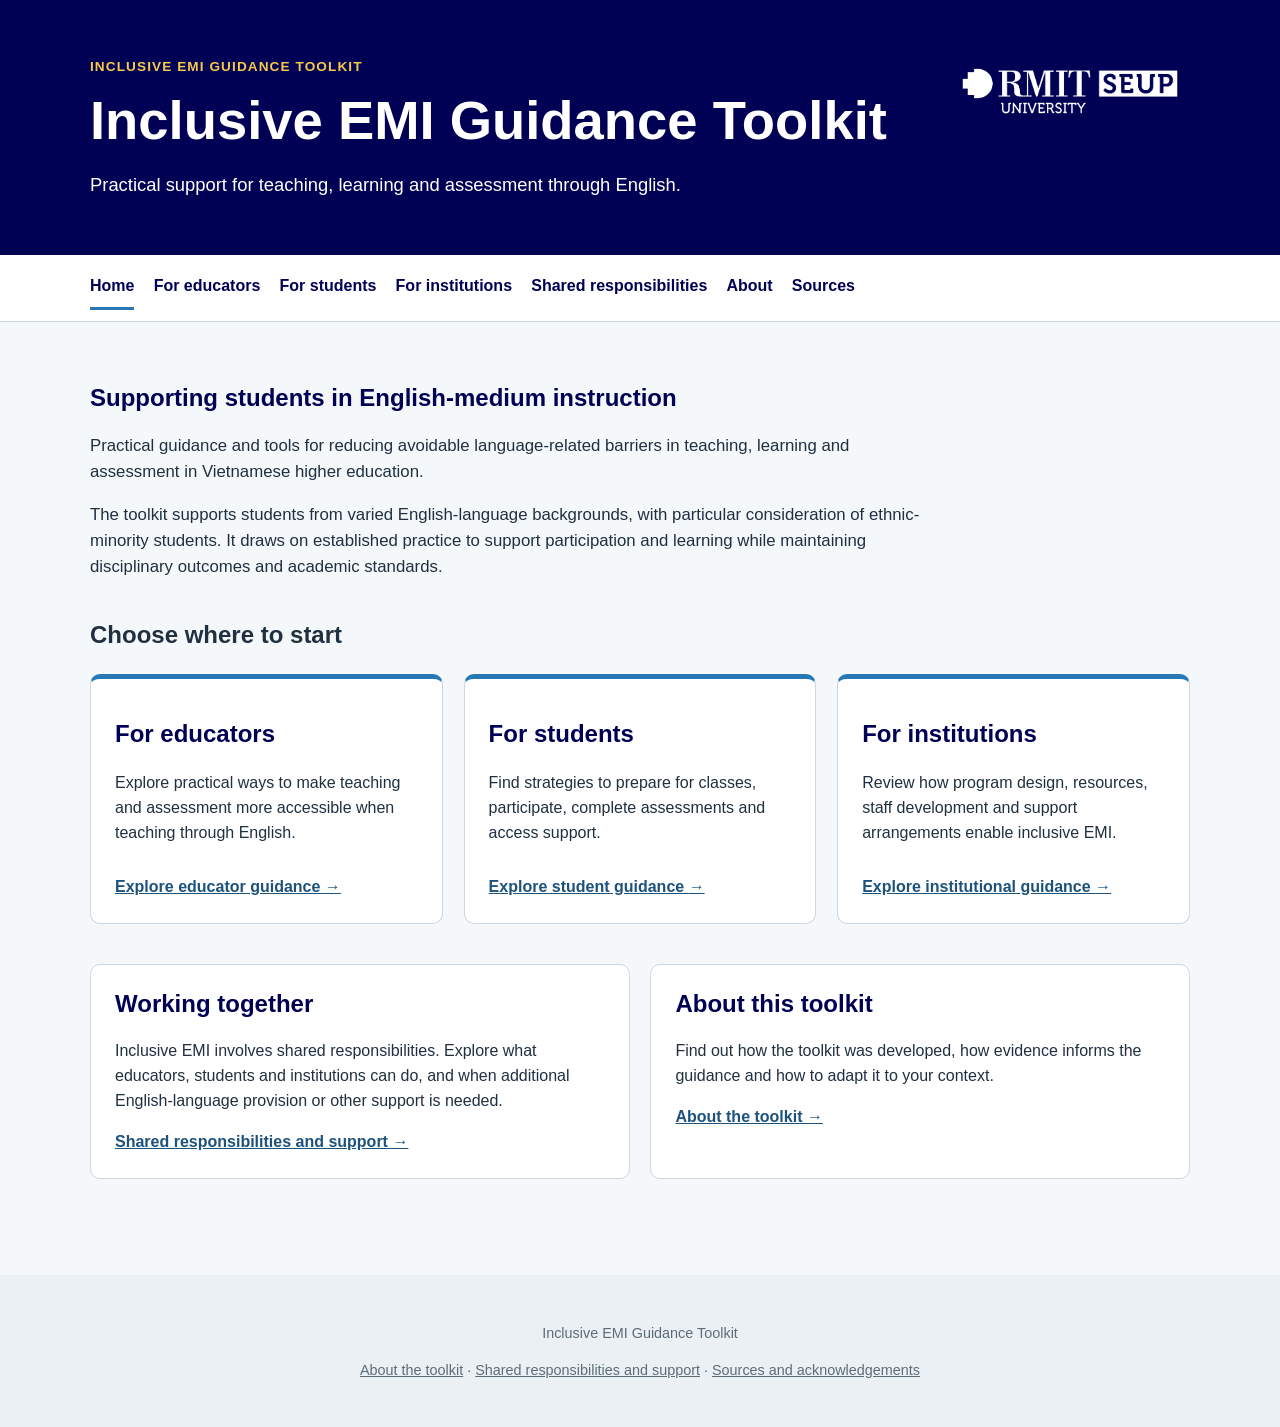
==== commit 53f072dc: "remove draft messaging" ====
--- a/index.html
+++ b/index.html
@@ -1,3 +1,3 @@
 <!DOCTYPE html>
 <html lang="en"><head><meta charset="UTF-8"><meta name="viewport" content="width=device-width, initial-scale=1"><title>Inclusive EMI Guidance Toolkit | Inclusive EMI Guidance Toolkit</title><meta name="description" content="Practical support for teaching, learning and assessment through English."><link rel="stylesheet" href="style.css"><link rel="stylesheet" href="navigation.css"></head>
-<body><a class="skip-link" href="#main-content">Skip to content</a><header class="site-header"><div class="container"><div class="header-logo"><img src="images/seup-logo.png" alt="RMIT University — School of English &amp; University Pathways"></div><p class="eyebrow">Inclusive EMI Guidance Toolkit</p><h1>Inclusive EMI Guidance Toolkit</h1><p class="intro-text">Practical support for teaching, learning and assessment through English.</p></div></header><nav class="toolkit-nav" aria-label="Main navigation"><div class="container"><a href="index.html" aria-current="page">Home</a><a href="educators.html">For educators</a><a href="students.html">For students</a><a href="institutions.html">For institutions</a><a href="responsibilities.html">Shared responsibilities</a><a href="about.html">About</a><a href="sources.html">Sources</a></div></nav><main id="main-content" class="container"><section class="landing-intro" aria-labelledby="purpose"><h2 id="purpose">Supporting students in English-medium instruction</h2><p>Practical guidance and tools for reducing avoidable language-related barriers in teaching, learning and assessment in Vietnamese higher education.</p><p>The toolkit supports students from varied English-language backgrounds, with particular consideration of ethnic-minority students. It draws on established practice to support participation and learning while maintaining disciplinary outcomes and academic standards.</p></section><section aria-labelledby="choose"><h2 id="choose">Choose where to start</h2><div class="audience-grid"><article class="audience-card"><span class="status-badge">Developing draft</span><h3>For educators</h3><p>Explore practical ways to make teaching and assessment more accessible when teaching through English.</p><a class="audience-link" href="educators.html">Explore educator guidance <span aria-hidden="true">→</span></a></article><article class="audience-card"><span class="status-badge">In development</span><h3>For students</h3><p>Find strategies to prepare for classes, participate, complete assessments and access support.</p><a class="audience-link" href="students.html">View planned student guidance <span aria-hidden="true">→</span></a></article><article class="audience-card"><span class="status-badge">In development</span><h3>For institutions</h3><p>Review how program design, resources, staff development and support arrangements enable inclusive EMI.</p><a class="audience-link" href="institutions.html">View planned institutional guidance <span aria-hidden="true">→</span></a></article></div></section><div class="support-grid"><section class="landing-panel"><h2>Working together</h2><p>Inclusive EMI involves shared responsibilities. Explore what educators, students and institutions can do, and when additional English-language provision or other support is needed.</p><a href="responsibilities.html">Shared responsibilities and support →</a></section><section class="landing-panel"><h2>About this toolkit</h2><p>Find out how the toolkit was developed, how evidence informs the guidance and how to adapt it to your context.</p><a href="about.html">About the toolkit →</a></section></div><p class="development-notice">Developing draft: educator guidance is currently available for review. Student and institutional guidance are under development. Local review is needed before publication.</p></main><footer class="site-footer"><div class="container"><p>Inclusive EMI Guidance Toolkit · Developing draft</p><p><a href="about.html">About the toolkit</a> · <a href="responsibilities.html">Shared responsibilities and support</a> · <a href="sources.html">Sources and acknowledgements</a></p></div></footer></body></html>+<body><a class="skip-link" href="#main-content">Skip to content</a><header class="site-header"><div class="container"><div class="header-logo"><img src="images/seup-logo.png" alt="RMIT University — School of English &amp; University Pathways"></div><p class="eyebrow">Inclusive EMI Guidance Toolkit</p><h1>Inclusive EMI Guidance Toolkit</h1><p class="intro-text">Practical support for teaching, learning and assessment through English.</p></div></header><nav class="toolkit-nav" aria-label="Main navigation"><div class="container"><a href="index.html" aria-current="page">Home</a><a href="educators.html">For educators</a><a href="students.html">For students</a><a href="institutions.html">For institutions</a><a href="responsibilities.html">Shared responsibilities</a><a href="about.html">About</a><a href="sources.html">Sources</a></div></nav><main id="main-content" class="container"><section class="landing-intro" aria-labelledby="purpose"><h2 id="purpose">Supporting students in English-medium instruction</h2><p>Practical guidance and tools for reducing avoidable language-related barriers in teaching, learning and assessment in Vietnamese higher education.</p><p>The toolkit supports students from varied English-language backgrounds, with particular consideration of ethnic-minority students. It draws on established practice to support participation and learning while maintaining disciplinary outcomes and academic standards.</p></section><section aria-labelledby="choose"><h2 id="choose">Choose where to start</h2><div class="audience-grid"><article class="audience-card"><h3>For educators</h3><p>Explore practical ways to make teaching and assessment more accessible when teaching through English.</p><a class="audience-link" href="educators.html">Explore educator guidance <span aria-hidden="true">→</span></a></article><article class="audience-card"><h3>For students</h3><p>Find strategies to prepare for classes, participate, complete assessments and access support.</p><a class="audience-link" href="students.html">Explore student guidance <span aria-hidden="true">→</span></a></article><article class="audience-card"><h3>For institutions</h3><p>Review how program design, resources, staff development and support arrangements enable inclusive EMI.</p><a class="audience-link" href="institutions.html">Explore institutional guidance <span aria-hidden="true">→</span></a></article></div></section><div class="support-grid"><section class="landing-panel"><h2>Working together</h2><p>Inclusive EMI involves shared responsibilities. Explore what educators, students and institutions can do, and when additional English-language provision or other support is needed.</p><a href="responsibilities.html">Shared responsibilities and support →</a></section><section class="landing-panel"><h2>About this toolkit</h2><p>Find out how the toolkit was developed, how evidence informs the guidance and how to adapt it to your context.</p><a href="about.html">About the toolkit →</a></section></div></main><footer class="site-footer"><div class="container"><p>Inclusive EMI Guidance Toolkit</p><p><a href="about.html">About the toolkit</a> · <a href="responsibilities.html">Shared responsibilities and support</a> · <a href="sources.html">Sources and acknowledgements</a></p></div></footer></body></html>
